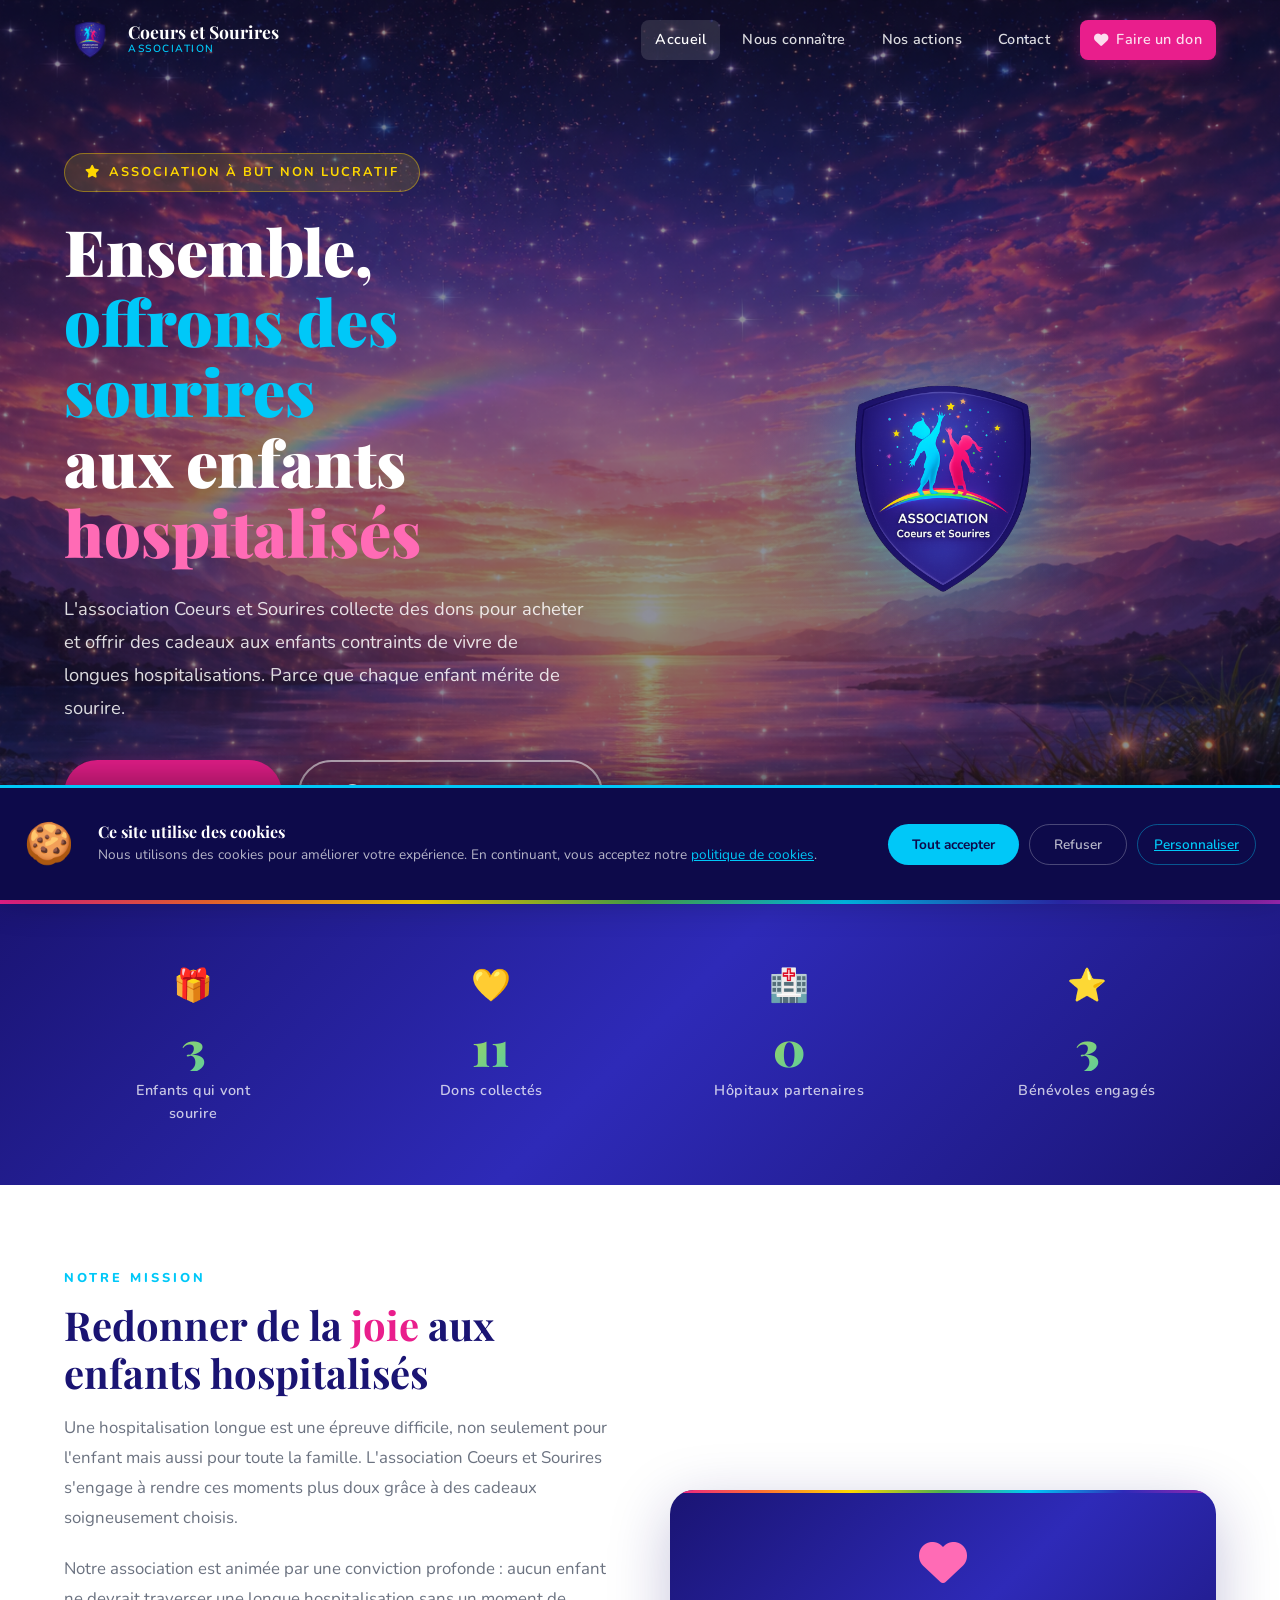
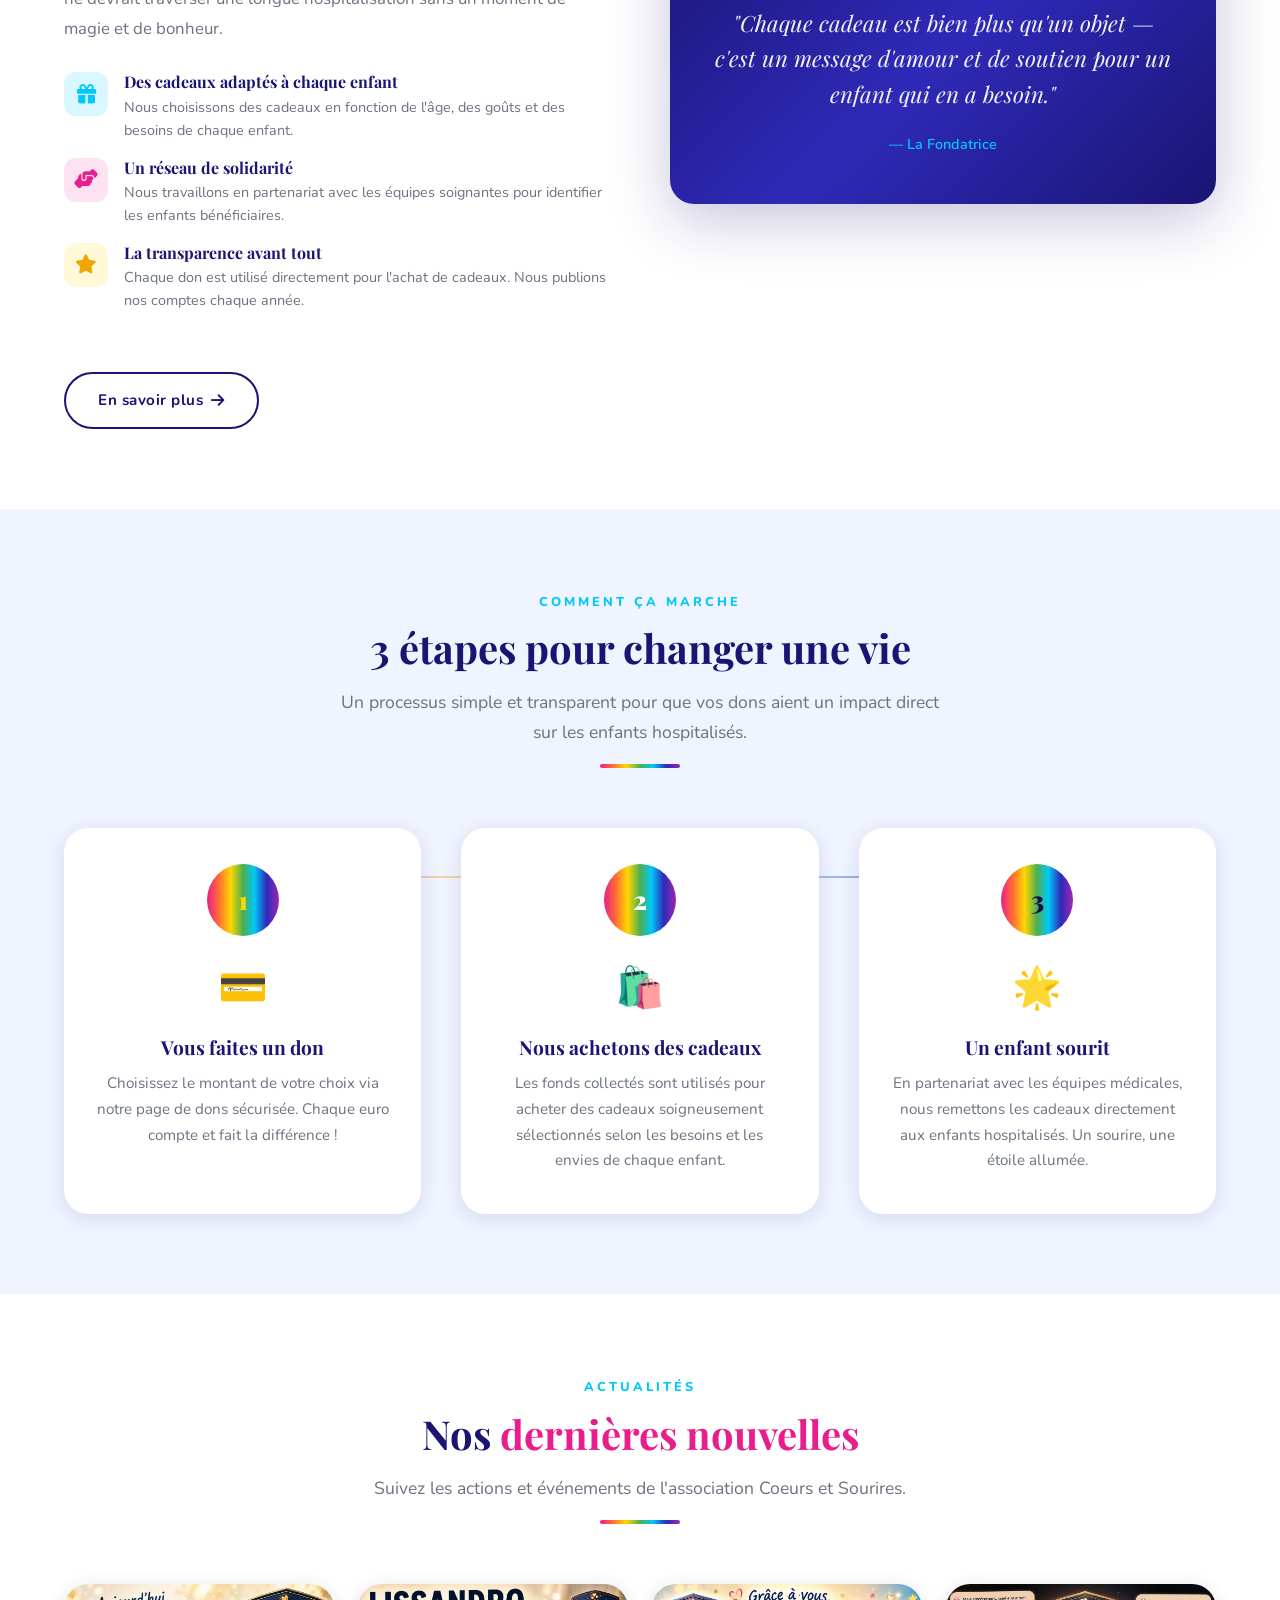
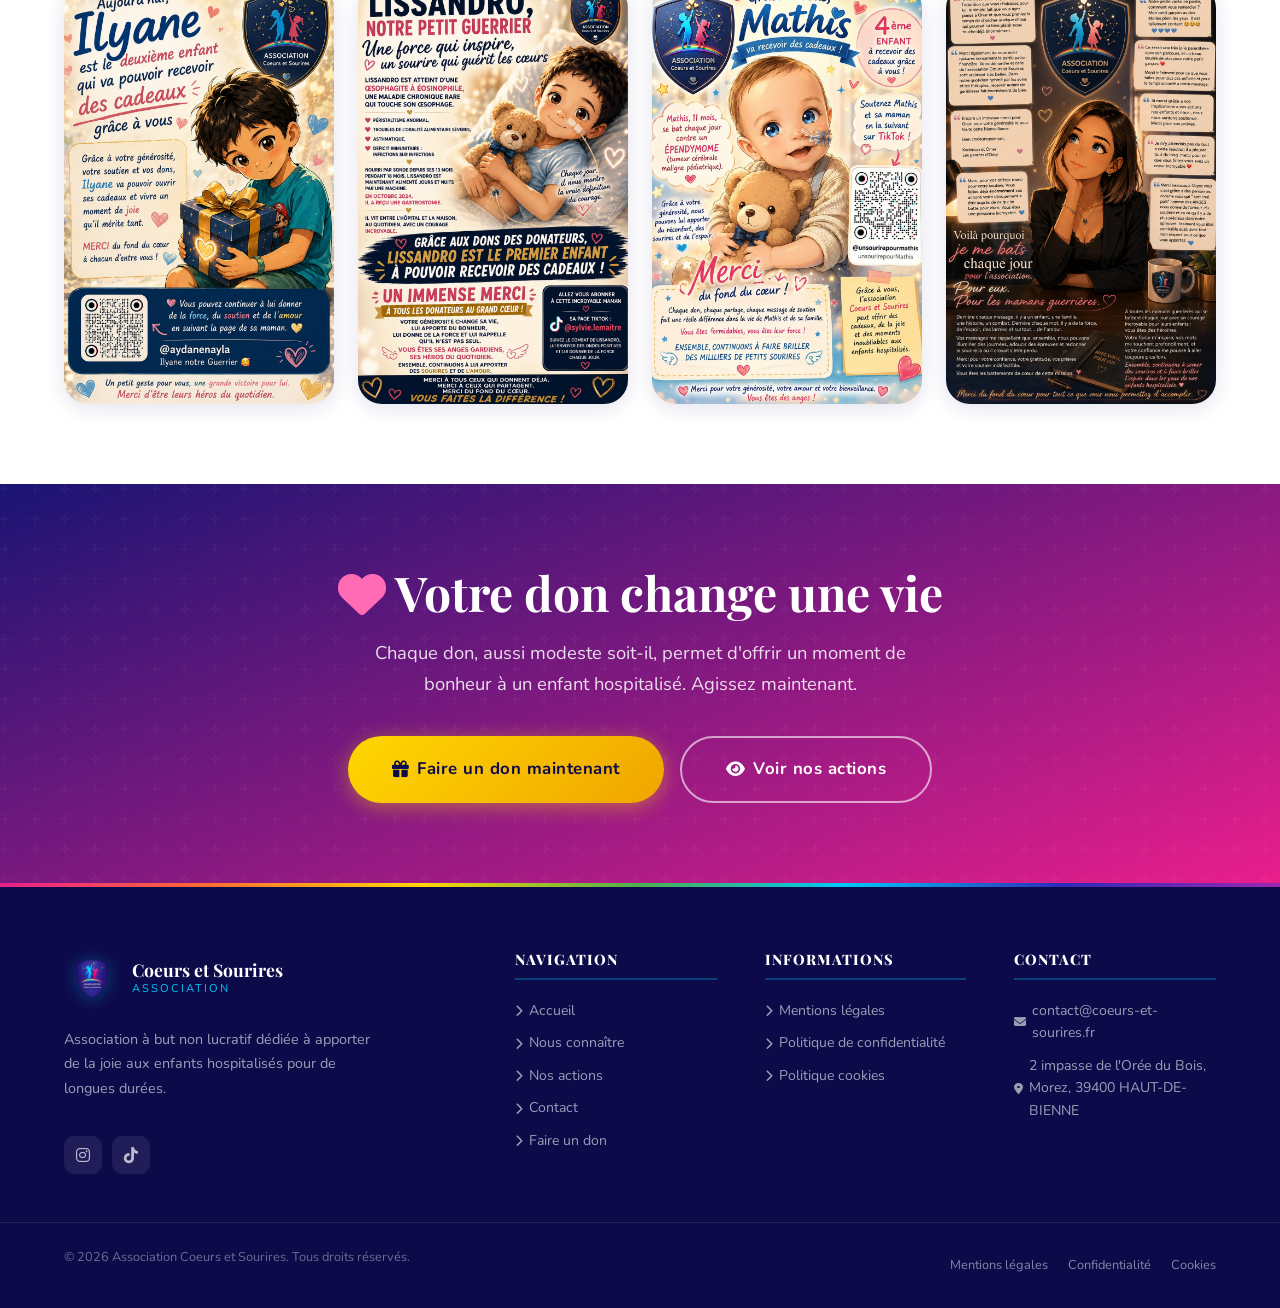
==== index.html @ 43021cb8 "Affiches : cartes portrait 4 colonnes + lightbox au hover Co-authored-by: Cursor <cursoragent@cursor" ====
<!DOCTYPE html>
<html lang="fr">
<head>
  <meta charset="UTF-8" />
  <meta name="viewport" content="width=device-width, initial-scale=1.0" />
  <meta name="description" content="L'association Coeurs et Sourires apporte de la joie aux enfants hospitalisés pour de longues durées en leur offrant des cadeaux." />
  <meta name="keywords" content="association, enfants hospitalisés, dons, cadeaux, solidarité, Coeurs et Sourires" />
  <meta property="og:title" content="Association Coeurs et Sourires" />
  <meta property="og:description" content="Ensemble, offrons des sourires aux enfants hospitalisés." />
  <meta property="og:image" content="images/logo.png" />
  <title>Association Coeurs et Sourires – Apporter de la joie aux enfants hospitalisés</title>
  <link rel="icon" type="image/png" href="images/logo.png" />
  <link rel="stylesheet" href="css/style.css" />
  <link rel="stylesheet" href="https://cdnjs.cloudflare.com/ajax/libs/font-awesome/6.5.0/css/all.min.css" />
</head>
<body>

  <!-- ===== NAVBAR ===== -->
  <nav class="navbar">
    <div class="nav-container">
      <a href="index.html" class="nav-logo">
        <img src="images/logo.png" alt="Logo Association Coeurs et Sourires" />
        <div class="nav-logo-text">
          <span class="nav-logo-name">Coeurs et Sourires</span>
          <span class="nav-logo-tagline">Association</span>
        </div>
      </a>
      <button class="nav-toggle" aria-label="Menu" id="navToggle">
        <span></span><span></span><span></span>
      </button>
      <div class="nav-links" id="navLinks">
        <a href="index.html" class="active">Accueil</a>
        <a href="nous-connaitre.html">Nous connaître</a>
        <a href="nos-actions.html">Nos actions</a>
        <a href="contact.html">Contact</a>
        <a href="faire-un-don.html" class="btn btn-primary btn-sm nav-cta">
          <i class="fas fa-heart"></i> Faire un don
        </a>
      </div>
    </div>
  </nav>

  <!-- ===== HERO ===== -->
  <section class="hero">
    <div class="hero-bg"></div>
    <div class="hero-content">
      <div class="hero-text">
        <div class="hero-badge">
          <i class="fas fa-star"></i>
          Association à but non lucratif
        </div>
        <h1 class="hero-title">
          Ensemble,<br>
          <span class="highlight">offrons des sourires</span>
          aux enfants <span class="highlight-pink">hospitalisés</span>
        </h1>
        <p class="hero-description">
          L'association Coeurs et Sourires collecte des dons pour acheter et offrir des cadeaux aux enfants contraints de vivre de longues hospitalisations. Parce que chaque enfant mérite de sourire.
        </p>
        <div class="hero-actions">
          <a href="faire-un-don.html" class="btn btn-primary btn-lg">
            <i class="fas fa-heart"></i> Faire un don
          </a>
          <a href="nous-connaitre.html" class="btn btn-outline btn-lg">
            <i class="fas fa-info-circle"></i> Découvrir l'association
          </a>
        </div>
      </div>
      <div class="hero-image">
        <div class="hero-logo-wrap">
          <div class="hero-logo-glow"></div>
          <img src="images/logo.png" alt="Association Coeurs et Sourires" />
        </div>
      </div>
    </div>
    <div class="hero-scroll">
      <span>Défiler</span>
      <i class="fas fa-chevron-down"></i>
    </div>
  </section>

  <!-- ===== STATS ===== -->
  <section class="stats-section" id="impact">
    <div class="container">
      <div class="stats-grid">
        <div class="stat-item fade-in">
          <span class="stat-icon">🎁</span>
          <div class="stat-number" data-count="5" data-suffix=""></div>
          <div class="stat-label">Enfants qui vont sourire</div>
        </div>
        <div class="stat-item fade-in fade-in-delay-1">
          <span class="stat-icon">💛</span>
          <div class="stat-number" data-count="15" data-suffix=""></div>
          <div class="stat-label">Dons collectés</div>
        </div>
        <div class="stat-item fade-in fade-in-delay-2">
          <span class="stat-icon">🏥</span>
          <div class="stat-number" data-count="1" data-suffix=""></div>
          <div class="stat-label">Hôpitaux partenaires</div>
        </div>
        <div class="stat-item fade-in fade-in-delay-3">
          <span class="stat-icon">⭐</span>
          <div class="stat-number" data-count="4" data-suffix=""></div>
          <div class="stat-label">Bénévoles engagés</div>
        </div>
      </div>
    </div>
  </section>

  <!-- ===== MISSION ===== -->
  <section class="section">
    <div class="container">
      <div class="mission-grid">
        <div class="mission-content">
          <span class="section-label">Notre mission</span>
          <h2 class="section-title">Redonner de la <span>joie</span> aux enfants hospitalisés</h2>
          <p class="mission-text">
            Une hospitalisation longue est une épreuve difficile, non seulement pour l'enfant mais aussi pour toute la famille. L'association Coeurs et Sourires s'engage à rendre ces moments plus doux grâce à des cadeaux soigneusement choisis.
          </p>
          <p class="mission-text">
            Notre association est animée par une conviction profonde&nbsp;: aucun enfant ne devrait traverser une longue hospitalisation sans un moment de magie et de bonheur.
          </p>
          <div class="mission-points">
            <div class="mission-point fade-in">
              <div class="mission-point-icon cyan"><i class="fas fa-gift"></i></div>
              <div class="mission-point-text">
                <h4>Des cadeaux adaptés à chaque enfant</h4>
                <p>Nous choisissons des cadeaux en fonction de l'âge, des goûts et des besoins de chaque enfant.</p>
              </div>
            </div>
            <div class="mission-point fade-in fade-in-delay-1">
              <div class="mission-point-icon pink"><i class="fas fa-hands-helping"></i></div>
              <div class="mission-point-text">
                <h4>Un réseau de solidarité</h4>
                <p>Nous travaillons en partenariat avec les équipes soignantes pour identifier les enfants bénéficiaires.</p>
              </div>
            </div>
            <div class="mission-point fade-in fade-in-delay-2">
              <div class="mission-point-icon gold"><i class="fas fa-star"></i></div>
              <div class="mission-point-text">
                <h4>La transparence avant tout</h4>
                <p>Chaque don est utilisé directement pour l'achat de cadeaux. Nous publions nos comptes chaque année.</p>
              </div>
            </div>
          </div>
          <a href="nous-connaitre.html" class="btn btn-outline-primary mt-32">
            En savoir plus <i class="fas fa-arrow-right"></i>
          </a>
        </div>
        <div class="mission-visual fade-in">
          <div class="mission-card-main">
            <i class="fas fa-heart" style="font-size:3rem; color:var(--pink-light); margin-bottom:16px; display:block;"></i>
            <p class="mission-quote">
              "Chaque cadeau est bien plus qu'un objet — c'est un message d'amour et de soutien pour un enfant qui en a besoin."
            </p>
            <p class="mission-quote-author">— La Fondatrice</p>
          </div>
        </div>
      </div>
    </div>
  </section>

  <!-- ===== COMMENT ÇA MARCHE ===== -->
  <section class="section how-it-works bg-light" id="comment">
    <div class="container">
      <div class="section-header">
        <span class="section-label">Comment ça marche</span>
        <h2 class="section-title">3 étapes pour changer une vie</h2>
        <p class="section-subtitle">Un processus simple et transparent pour que vos dons aient un impact direct sur les enfants hospitalisés.</p>
        <div class="rainbow-bar"></div>
      </div>
      <div class="steps-grid">
        <div class="step-card fade-in">
          <div class="step-number n1">1</div>
          <span class="step-icon">💳</span>
          <h3 class="step-title">Vous faites un don</h3>
          <p class="step-desc">Choisissez le montant de votre choix via notre page de dons sécurisée. Chaque euro compte et fait la différence !</p>
        </div>
        <div class="step-card fade-in fade-in-delay-1">
          <div class="step-number n2">2</div>
          <span class="step-icon">🛍️</span>
          <h3 class="step-title">Nous achetons des cadeaux</h3>
          <p class="step-desc">Les fonds collectés sont utilisés pour acheter des cadeaux soigneusement sélectionnés selon les besoins et les envies de chaque enfant.</p>
        </div>
        <div class="step-card fade-in fade-in-delay-2">
          <div class="step-number n3">3</div>
          <span class="step-icon">🌟</span>
          <h3 class="step-title">Un enfant sourit</h3>
          <p class="step-desc">En partenariat avec les équipes médicales, nous remettons les cadeaux directement aux enfants hospitalisés. Un sourire, une étoile allumée.</p>
        </div>
      </div>
    </div>
  </section>

  <!-- ===== ACTUALITÉS ===== -->
  <section class="section" id="actualites">
    <div class="container">
      <div class="section-header">
        <span class="section-label">Actualités</span>
        <h2 class="section-title">Nos <span>dernières nouvelles</span></h2>
        <p class="section-subtitle">Suivez les actions et événements de l'association Coeurs et Sourires.</p>
        <div class="rainbow-bar"></div>
      </div>
      <div class="news-grid" style="grid-template-columns: repeat(4, 1fr); gap: 24px;">
        <div class="affiche-card fade-in">
          <img src="images/affiche-ilyanne.jpeg" alt="Affiche Ilyanne">
        </div>
        <div class="affiche-card fade-in fade-in-delay-1">
          <img src="images/affiche-lissandro.jpeg" alt="Affiche Lissandro">
        </div>
        <div class="affiche-card fade-in fade-in-delay-2">
          <img src="images/affiche-mathis.jpeg" alt="Affiche Mathis">
        </div>
        <div class="affiche-card fade-in">
          <img src="images/affiche-messages.jpeg" alt="Affiche messages">
        </div>
      </div>
    </div>
  </section>

  <!-- ===== CTA DON ===== -->
  <section class="section cta-donate">
    <div class="container">
      <h2 class="cta-donate-title fade-in">
        <i class="fas fa-heart" style="color:var(--pink-light)"></i>
        Votre don change une vie
      </h2>
      <p class="cta-donate-desc fade-in">
        Chaque don, aussi modeste soit-il, permet d'offrir un moment de bonheur à un enfant hospitalisé. Agissez maintenant.
      </p>
      <div class="cta-donate-actions fade-in">
        <a href="faire-un-don.html" class="btn btn-gold btn-lg">
          <i class="fas fa-gift"></i> Faire un don maintenant
        </a>
        <a href="nos-actions.html" class="btn btn-outline btn-lg">
          <i class="fas fa-eye"></i> Voir nos actions
        </a>
      </div>
    </div>
  </section>

  <!-- ===== FOOTER ===== -->
  <footer>
    <div class="footer-rainbow"></div>
    <div class="footer-top">
      <div class="container">
        <div class="footer-grid">
          <div class="footer-brand">
            <div class="footer-logo">
              <img src="images/logo.png" alt="Coeurs et Sourires" />
              <div>
                <div class="footer-logo-text">Coeurs et Sourires</div>
                <div class="footer-logo-sub">Association</div>
              </div>
            </div>
            <p class="footer-desc">
              Association à but non lucratif dédiée à apporter de la joie aux enfants hospitalisés pour de longues durées.
            </p>
            <div class="footer-social">
              <!-- [PLACEHOLDER] Liens réseaux sociaux -->
              <a href="https://www.instagram.com/coeurs_et_sourires_officiel?igsh=eDV3M2d3M2FvdW54" target="_blank" rel="noopener noreferrer" class="footer-social-link" aria-label="Instagram"><i class="fab fa-instagram"></i></a>
              <a href="https://www.tiktok.com/@coeursetsourires1?_r=1&amp;_t=ZN-96WfNX58x42" target="_blank" rel="noopener noreferrer" class="footer-social-link" aria-label="TikTok"><i class="fab fa-tiktok"></i></a>
            </div>
          </div>
          <div class="footer-col">
            <h4>Navigation</h4>
            <ul class="footer-links">
              <li><a href="index.html"><i class="fas fa-chevron-right"></i> Accueil</a></li>
              <li><a href="nous-connaitre.html"><i class="fas fa-chevron-right"></i> Nous connaître</a></li>
              <li><a href="nos-actions.html"><i class="fas fa-chevron-right"></i> Nos actions</a></li>
              <li><a href="contact.html"><i class="fas fa-chevron-right"></i> Contact</a></li>
              <li><a href="faire-un-don.html"><i class="fas fa-chevron-right"></i> Faire un don</a></li>
            </ul>
          </div>
          <div class="footer-col">
            <h4>Informations</h4>
            <ul class="footer-links">
              <li><a href="mentions-legales.html"><i class="fas fa-chevron-right"></i> Mentions légales</a></li>
              <li><a href="politique-confidentialite.html"><i class="fas fa-chevron-right"></i> Politique de confidentialité</a></li>
              <li><a href="politique-cookies.html"><i class="fas fa-chevron-right"></i> Politique cookies</a></li>
            </ul>
          </div>
          <div class="footer-col">
            <h4>Contact</h4>
            <ul class="footer-links">
              <!-- [PLACEHOLDER] Email de contact -->
              <li><a href="mailto:contact@coeurs-et-sourires.fr"><i class="fas fa-envelope"></i> contact@coeurs-et-sourires.fr</a></li>
              <!-- [PLACEHOLDER] Adresse -->
              <li><a href="#"><i class="fas fa-map-marker-alt"></i> 2 impasse de l'Orée du Bois, Morez, 39400 HAUT-DE-BIENNE</a></li>
            </ul>
          </div>
        </div>
      </div>
    </div>
    <div class="footer-bottom">
      <div class="container">
        <div class="footer-bottom-content">
          <p class="footer-copyright">© 2026 Association Coeurs et Sourires. Tous droits réservés.</p>
          <div class="footer-legal-links">
            <a href="mentions-legales.html">Mentions légales</a>
            <a href="politique-confidentialite.html">Confidentialité</a>
            <a href="politique-cookies.html">Cookies</a>
          </div>
        </div>
      </div>
    </div>
  </footer>

  <!-- ===== COOKIE BANNER ===== -->
  <div class="cookie-banner" id="cookieBanner">
    <div class="cookie-icon">🍪</div>
    <div class="cookie-text">
      <h4>Ce site utilise des cookies</h4>
      <p>Nous utilisons des cookies pour améliorer votre expérience. En continuant, vous acceptez notre <a href="politique-cookies.html">politique de cookies</a>.</p>
    </div>
    <div class="cookie-actions">
      <button class="btn-cookie-accept" id="cookieAccept">Tout accepter</button>
      <button class="btn-cookie-refuse" id="cookieRefuse">Refuser</button>
      <button class="btn-cookie-settings" id="cookieSettings">Personnaliser</button>
    </div>
  </div>

  <!-- ===== BACK TO TOP ===== -->
  <button id="backTop" aria-label="Retour en haut" style="position:fixed;bottom:32px;right:32px;width:48px;height:48px;border-radius:50%;background:var(--pink);color:#fff;border:none;cursor:pointer;display:flex;align-items:center;justify-content:center;font-size:1.1rem;box-shadow:0 4px 20px rgba(233,30,140,0.4);opacity:0;transition:opacity 0.3s,transform 0.3s;z-index:999;transform:translateY(8px)">
    <i class="fas fa-chevron-up"></i>
  </button>

  <script src="js/main.js"></script>
</body>
</html>
---- css/style.css ----
/* =============================================
   ASSOCIATION COEURS ET SOURIRES
   Design System & Global Styles
   ============================================= */

/* --- Google Fonts Import --- */
@import url('https://fonts.googleapis.com/css2?family=Playfair+Display:wght@400;600;700;900&family=Nunito:wght@300;400;500;600;700;800&display=swap');

/* --- CSS Variables --- */
:root {
  --primary: #1a1473;
  --primary-dark: #0d0a4a;
  --primary-light: #2e2ab8;
  --secondary: #00c8f8;
  --pink: #e91e8c;
  --pink-light: #ff6bb5;
  --gold: #ffd700;
  --gold-dark: #f0a500;
  --green: #4caf50;
  --light: #f0f4ff;
  --light-2: #e8ecff;
  --white: #ffffff;
  --text: #1a1a2e;
  --text-muted: #6b7280;
  --text-light: #9ca3af;
  --border: #e5e7eb;
  --shadow-sm: 0 2px 8px rgba(26, 20, 115, 0.08);
  --shadow: 0 4px 20px rgba(26, 20, 115, 0.12);
  --shadow-lg: 0 8px 40px rgba(26, 20, 115, 0.18);
  --shadow-xl: 0 16px 60px rgba(26, 20, 115, 0.25);
  --radius-sm: 8px;
  --radius: 16px;
  --radius-lg: 24px;
  --radius-xl: 32px;
  --rainbow: linear-gradient(90deg, #e91e8c 0%, #ff6b35 16%, #ffd700 33%, #4caf50 50%, #00c8f8 66%, #2e2ab8 83%, #9c27b0 100%);
  --gradient-primary: linear-gradient(135deg, #1a1473 0%, #2e2ab8 50%, #1a1473 100%);
  --gradient-hero: linear-gradient(160deg, #0d0a4a 0%, #1a1473 40%, #2e2ab8 70%, #1a4a8c 100%);
  --gradient-card: linear-gradient(135deg, rgba(0, 200, 248, 0.1) 0%, rgba(233, 30, 140, 0.05) 100%);
  --transition: all 0.3s ease;
  --transition-slow: all 0.5s ease;
  --font-heading: 'Playfair Display', Georgia, serif;
  --font-body: 'Nunito', 'Segoe UI', sans-serif;
}

/* --- Reset & Base --- */
*, *::before, *::after {
  box-sizing: border-box;
  margin: 0;
  padding: 0;
}

html {
  scroll-behavior: smooth;
  font-size: 16px;
}

body {
  font-family: var(--font-body);
  color: var(--text);
  background-color: var(--white);
  line-height: 1.6;
  overflow-x: hidden;
}

img {
  max-width: 100%;
  height: auto;
  display: block;
}

a {
  color: inherit;
  text-decoration: none;
  transition: var(--transition);
}

ul {
  list-style: none;
}

button {
  cursor: pointer;
  font-family: var(--font-body);
  border: none;
  outline: none;
}

/* --- Typography --- */
h1, h2, h3, h4, h5, h6 {
  font-family: var(--font-heading);
  line-height: 1.2;
  font-weight: 700;
}

h1 { font-size: clamp(2rem, 5vw, 3.5rem); }
h2 { font-size: clamp(1.6rem, 3.5vw, 2.5rem); }
h3 { font-size: clamp(1.2rem, 2.5vw, 1.75rem); }
h4 { font-size: clamp(1rem, 2vw, 1.25rem); }

p { margin-bottom: 1rem; }
p:last-child { margin-bottom: 0; }

.text-center { text-align: center; }
.text-left { text-align: left; }

/* --- Layout --- */
.container {
  max-width: 1200px;
  margin: 0 auto;
  padding: 0 24px;
}

.container-sm {
  max-width: 800px;
  margin: 0 auto;
  padding: 0 24px;
}

.section {
  padding: 80px 0;
}

.section-sm {
  padding: 60px 0;
}

.section-lg {
  padding: 120px 0;
}

/* --- Section Headers --- */
.section-header {
  text-align: center;
  margin-bottom: 60px;
}

.section-label {
  display: inline-block;
  font-size: 0.8rem;
  font-weight: 800;
  letter-spacing: 3px;
  text-transform: uppercase;
  color: var(--secondary);
  margin-bottom: 12px;
  font-family: var(--font-body);
}

.section-title {
  color: var(--primary);
  margin-bottom: 16px;
}

.section-title span {
  color: var(--pink);
}

.section-subtitle {
  color: var(--text-muted);
  font-size: 1.1rem;
  max-width: 600px;
  margin: 0 auto;
  line-height: 1.7;
}

.rainbow-bar {
  width: 80px;
  height: 4px;
  background: var(--rainbow);
  border-radius: 2px;
  margin: 16px auto 0;
}

/* --- Buttons --- */
.btn {
  display: inline-flex;
  align-items: center;
  gap: 8px;
  padding: 14px 32px;
  border-radius: 50px;
  font-family: var(--font-body);
  font-weight: 700;
  font-size: 0.95rem;
  transition: var(--transition);
  cursor: pointer;
  white-space: nowrap;
  letter-spacing: 0.5px;
}

.btn-primary {
  background: var(--pink);
  color: var(--white);
  box-shadow: 0 4px 20px rgba(233, 30, 140, 0.4);
}

.btn-primary:hover {
  background: #c71576;
  box-shadow: 0 6px 30px rgba(233, 30, 140, 0.6);
  transform: translateY(-2px);
}

.btn-secondary {
  background: var(--secondary);
  color: var(--primary-dark);
  box-shadow: 0 4px 20px rgba(0, 200, 248, 0.35);
}

.btn-secondary:hover {
  background: #00b4e0;
  box-shadow: 0 6px 30px rgba(0, 200, 248, 0.5);
  transform: translateY(-2px);
}

.btn-outline {
  background: transparent;
  color: var(--white);
  border: 2px solid rgba(255,255,255,0.6);
}

.btn-outline:hover {
  background: rgba(255,255,255,0.15);
  border-color: var(--white);
  transform: translateY(-2px);
}

.btn-outline-primary {
  background: transparent;
  color: var(--primary);
  border: 2px solid var(--primary);
}

.btn-outline-primary:hover {
  background: var(--primary);
  color: var(--white);
  transform: translateY(-2px);
}

.btn-gold {
  background: linear-gradient(135deg, var(--gold), var(--gold-dark));
  color: var(--primary-dark);
  box-shadow: 0 4px 20px rgba(255, 215, 0, 0.4);
}

.btn-gold:hover {
  box-shadow: 0 6px 30px rgba(255, 215, 0, 0.6);
  transform: translateY(-2px);
}

.btn-lg {
  padding: 18px 44px;
  font-size: 1.05rem;
}

.btn-sm {
  padding: 10px 24px;
  font-size: 0.85rem;
}

/* --- Navigation --- */
.navbar {
  position: fixed;
  top: 0;
  left: 0;
  right: 0;
  z-index: 1000;
  padding: 0;
  transition: var(--transition);
  background: transparent;
}

.navbar.scrolled {
  background: rgba(13, 10, 74, 0.97);
  backdrop-filter: blur(16px);
  box-shadow: 0 2px 20px rgba(0,0,0,0.3);
  padding: 0;
}

.navbar.solid {
  background: var(--primary-dark);
  box-shadow: 0 2px 20px rgba(0,0,0,0.2);
}

.nav-container {
  max-width: 1200px;
  margin: 0 auto;
  padding: 0 24px;
  display: flex;
  align-items: center;
  justify-content: space-between;
  height: 80px;
}

.nav-logo {
  display: flex;
  align-items: center;
  gap: 12px;
}

.nav-logo img {
  height: 52px;
  width: auto;
  filter: drop-shadow(0 2px 8px rgba(0,0,0,0.3));
}

.nav-logo-text {
  display: flex;
  flex-direction: column;
}

.nav-logo-name {
  font-family: var(--font-heading);
  font-size: 1.1rem;
  font-weight: 700;
  color: var(--white);
  line-height: 1.1;
}

.nav-logo-tagline {
  font-size: 0.65rem;
  color: var(--secondary);
  letter-spacing: 1.5px;
  text-transform: uppercase;
  font-weight: 600;
}

.nav-links {
  display: flex;
  align-items: center;
  gap: 8px;
}

.nav-links a {
  color: rgba(255,255,255,0.85);
  font-weight: 600;
  font-size: 0.9rem;
  padding: 8px 14px;
  border-radius: 8px;
  transition: var(--transition);
  letter-spacing: 0.3px;
}

.nav-links a:hover,
.nav-links a.active {
  color: var(--white);
  background: rgba(255,255,255,0.12);
}

.nav-cta {
  margin-left: 8px;
}

.nav-toggle {
  display: none;
  flex-direction: column;
  gap: 5px;
  background: none;
  border: none;
  cursor: pointer;
  padding: 4px;
}

.nav-toggle span {
  display: block;
  width: 25px;
  height: 2px;
  background: var(--white);
  border-radius: 2px;
  transition: var(--transition);
}

/* Mobile Nav */
@media (max-width: 900px) {
  .nav-toggle { display: flex; }
  .nav-logo-text { display: none; }

  .nav-links {
    position: fixed;
    top: 80px;
    left: 0;
    right: 0;
    background: var(--primary-dark);
    flex-direction: column;
    padding: 24px;
    gap: 4px;
    transform: translateY(-120%);
    opacity: 0;
    transition: var(--transition-slow);
    box-shadow: 0 8px 32px rgba(0,0,0,0.3);
  }

  .nav-links.open {
    transform: translateY(0);
    opacity: 1;
  }

  .nav-links a {
    padding: 12px 20px;
    width: 100%;
    border-radius: 12px;
  }

  .nav-cta { width: 100%; }
  .nav-cta .btn { width: 100%; justify-content: center; }
}

/* --- Hero Section --- */
.hero {
  min-height: 100vh;
  background-image: url('../images/image-hero.PNG');
  background-size: cover;
  background-position: center center;
  background-attachment: fixed;
  display: flex;
  align-items: center;
  position: relative;
  overflow: visible;
  padding-top: 80px;
}

.hero-bg {
  position: absolute;
  inset: 0;
  /* Voile sombre pour assurer la lisibilité du texte */
  background: rgba(5, 8, 30, 0.45);
  pointer-events: none;
}

.hero-content {
  position: relative;
  z-index: 2;
  display: grid;
  grid-template-columns: 1fr 1fr;
  gap: 60px;
  align-items: center;
  max-width: 1200px;
  margin: 0 auto;
  padding: 60px 24px;
  width: 100%;
}

.hero-text {
  color: var(--white);
}

.hero-badge {
  display: inline-flex;
  align-items: center;
  gap: 8px;
  background: rgba(255, 215, 0, 0.15);
  border: 1px solid rgba(255, 215, 0, 0.4);
  color: var(--gold);
  padding: 8px 20px;
  border-radius: 50px;
  font-size: 0.8rem;
  font-weight: 700;
  letter-spacing: 2px;
  text-transform: uppercase;
  margin-bottom: 24px;
}

.hero-title {
  font-size: clamp(2.2rem, 5vw, 4rem);
  font-weight: 900;
  line-height: 1.1;
  margin-bottom: 24px;
  color: var(--white);
}

.hero-title .highlight {
  color: var(--secondary);
  display: block;
}

.hero-title .highlight-pink {
  color: var(--pink-light);
}

.hero-description {
  font-size: 1.15rem;
  color: rgba(255,255,255,0.85);
  line-height: 1.8;
  margin-bottom: 36px;
  max-width: 520px;
}

.hero-actions {
  display: flex;
  gap: 16px;
  flex-wrap: wrap;
}

.hero-image {
  display: flex;
  justify-content: center;
  align-items: center;
}

.hero-logo-wrap {
  position: relative;
  width: 340px;
  height: 340px;
  display: flex;
  align-items: center;
  justify-content: center;
}

.hero-logo-glow {
  position: absolute;
  inset: -30px;
  border-radius: 50%;
  background: radial-gradient(circle, rgba(0,200,248,0.2) 0%, transparent 70%);
  animation: pulse-glow 3s ease-in-out infinite;
}

@keyframes pulse-glow {
  0%, 100% { transform: scale(1); opacity: 0.6; }
  50% { transform: scale(1.1); opacity: 1; }
}

.hero-logo-wrap img {
  width: 300px;
  height: 300px;
  object-fit: contain;
  filter: drop-shadow(0 8px 40px rgba(0,200,248,0.4));
  animation: float 4s ease-in-out infinite;
}

@keyframes float {
  0%, 100% { transform: translateY(0); }
  50% { transform: translateY(-12px); }
}

.hero-scroll {
  position: absolute;
  bottom: 32px;
  left: 50%;
  transform: translateX(-50%);
  z-index: 2;
  display: flex;
  flex-direction: column;
  align-items: center;
  gap: 8px;
  color: rgba(255,255,255,0.6);
  font-size: 0.75rem;
  letter-spacing: 2px;
  text-transform: uppercase;
  animation: bounce 2s infinite;
}

.hero-scroll i { font-size: 1.2rem; }

@keyframes bounce {
  0%, 100% { transform: translateX(-50%) translateY(0); }
  50% { transform: translateX(-50%) translateY(6px); }
}

@media (max-width: 768px) {
  .hero-content {
    grid-template-columns: 1fr;
    gap: 40px;
    text-align: center;
    padding: 80px 24px 60px;
  }
  .hero-description { margin: 0 auto 36px; }
  .hero-actions { justify-content: center; }
  .hero-image { order: -1; }
  .hero-logo-wrap { width: 220px; height: 220px; }
  .hero-logo-wrap img { width: 200px; height: 200px; }
}

/* --- Alert Banner --- */
.alert-banner {
  background: linear-gradient(90deg, rgba(255,215,0,0.15), rgba(233,30,140,0.1));
  border-top: 3px solid var(--gold);
  padding: 14px 24px;
  text-align: center;
  font-size: 0.9rem;
  font-weight: 600;
  color: var(--primary-dark);
  display: flex;
  align-items: center;
  justify-content: center;
  gap: 10px;
}

.alert-banner i { color: var(--gold-dark); font-size: 1.1rem; }

/* --- Impact Stats --- */
.stats-section {
  background: var(--gradient-primary);
  padding: 60px 0;
  position: relative;
  overflow: hidden;
}

.stats-section::before {
  content: '';
  position: absolute;
  top: 0;
  left: 0;
  right: 0;
  height: 4px;
  background: var(--rainbow);
}

.stats-grid {
  display: grid;
  grid-template-columns: repeat(4, 1fr);
  gap: 40px;
  text-align: center;
}

.stat-item {
  color: var(--white);
}

.stat-number {
  font-family: var(--font-heading);
  font-size: 3rem;
  font-weight: 900;
  line-height: 1;
  margin-bottom: 8px;
  background: linear-gradient(135deg, var(--gold), var(--secondary));
  -webkit-background-clip: text;
  -webkit-text-fill-color: transparent;
  background-clip: text;
}

.stat-label {
  font-size: 0.9rem;
  color: rgba(255,255,255,0.75);
  font-weight: 600;
  letter-spacing: 0.5px;
  max-width: 150px;
  margin: 0 auto;
}

.stat-icon {
  font-size: 2rem;
  margin-bottom: 12px;
  display: block;
}

@media (max-width: 768px) {
  .stats-grid { grid-template-columns: repeat(2, 1fr); gap: 32px; }
}

/* --- Mission Section --- */
.mission-grid {
  display: grid;
  grid-template-columns: 1fr 1fr;
  gap: 60px;
  align-items: center;
}

.mission-content .section-label { margin-bottom: 12px; }

.mission-text {
  font-size: 1.05rem;
  color: var(--text-muted);
  line-height: 1.8;
  margin-bottom: 20px;
}

.mission-points {
  display: flex;
  flex-direction: column;
  gap: 16px;
  margin: 28px 0;
}

.mission-point {
  display: flex;
  align-items: flex-start;
  gap: 16px;
}

.mission-point-icon {
  width: 44px;
  height: 44px;
  border-radius: 12px;
  display: flex;
  align-items: center;
  justify-content: center;
  font-size: 1.2rem;
  flex-shrink: 0;
}

.mission-point-icon.cyan { background: rgba(0, 200, 248, 0.15); color: var(--secondary); }
.mission-point-icon.pink { background: rgba(233, 30, 140, 0.12); color: var(--pink); }
.mission-point-icon.gold { background: rgba(255, 215, 0, 0.15); color: var(--gold-dark); }
.mission-point-icon.green { background: rgba(76, 175, 80, 0.15); color: var(--green); }

.mission-point-text h4 {
  font-size: 1rem;
  color: var(--primary);
  margin-bottom: 4px;
}

.mission-point-text p {
  font-size: 0.9rem;
  color: var(--text-muted);
  margin: 0;
}

.mission-visual {
  position: relative;
}

.mission-card-main {
  background: var(--gradient-primary);
  border-radius: var(--radius-lg);
  padding: 48px 40px;
  text-align: center;
  color: var(--white);
  box-shadow: var(--shadow-xl);
  position: relative;
  overflow: hidden;
}

.mission-card-main::before {
  content: '';
  position: absolute;
  top: 0;
  left: 0;
  right: 0;
  height: 3px;
  background: var(--rainbow);
}

.mission-quote {
  font-family: var(--font-heading);
  font-size: 1.4rem;
  font-style: italic;
  line-height: 1.6;
  margin: 20px 0;
  color: rgba(255,255,255,0.95);
}

.mission-quote-author {
  font-size: 0.9rem;
  color: var(--secondary);
  font-weight: 600;
}

.mission-card-float {
  position: absolute;
  bottom: -20px;
  right: -20px;
  background: var(--white);
  border-radius: var(--radius);
  padding: 20px 24px;
  box-shadow: var(--shadow-lg);
  display: flex;
  align-items: center;
  gap: 12px;
}

.mission-float-icon {
  width: 48px;
  height: 48px;
  background: rgba(233, 30, 140, 0.12);
  border-radius: 12px;
  display: flex;
  align-items: center;
  justify-content: center;
  font-size: 1.3rem;
  color: var(--pink);
}

.mission-float-text {
  font-size: 0.85rem;
  color: var(--text);
  font-weight: 700;
}

.mission-float-sub {
  font-size: 0.75rem;
  color: var(--text-muted);
  font-weight: 400;
}

@media (max-width: 768px) {
  .mission-grid { grid-template-columns: 1fr; gap: 40px; }
  .mission-card-float { display: none; }
}

/* --- How It Works --- */
.how-it-works {
  background: var(--light);
}

.steps-grid {
  display: grid;
  grid-template-columns: repeat(3, 1fr);
  gap: 40px;
  position: relative;
}

.steps-grid::before {
  content: '';
  position: absolute;
  top: 48px;
  left: calc(16.67% + 24px);
  right: calc(16.67% + 24px);
  height: 2px;
  background: var(--rainbow);
  opacity: 0.4;
}

.step-card {
  background: var(--white);
  border-radius: var(--radius-lg);
  padding: 40px 32px;
  text-align: center;
  box-shadow: var(--shadow);
  position: relative;
  transition: var(--transition);
}

.step-card:hover {
  transform: translateY(-6px);
  box-shadow: var(--shadow-xl);
}

.step-number {
  width: 64px;
  height: 64px;
  border-radius: 50%;
  display: flex;
  align-items: center;
  justify-content: center;
  font-family: var(--font-heading);
  font-size: 1.6rem;
  font-weight: 900;
  margin: 0 auto 24px;
  position: relative;
  z-index: 1;
}

.step-number::before {
  content: '';
  position: absolute;
  inset: -4px;
  border-radius: 50%;
  background: var(--rainbow);
  z-index: -1;
}

.step-number.n1 { background: var(--primary); color: var(--gold); }
.step-number.n2 { background: var(--pink); color: var(--white); }
.step-number.n3 { background: var(--secondary); color: var(--primary-dark); }

.step-icon {
  font-size: 2.5rem;
  margin-bottom: 16px;
  display: block;
}

.step-title {
  font-size: 1.2rem;
  color: var(--primary);
  margin-bottom: 12px;
}

.step-desc {
  color: var(--text-muted);
  font-size: 0.95rem;
  line-height: 1.7;
}

@media (max-width: 768px) {
  .steps-grid { grid-template-columns: 1fr; }
  .steps-grid::before { display: none; }
}

/* --- Cards --- */
.card {
  background: var(--white);
  border-radius: var(--radius-lg);
  overflow: hidden;
  box-shadow: var(--shadow);
  transition: var(--transition);
}

.card:hover {
  transform: translateY(-4px);
  box-shadow: var(--shadow-xl);
}

.card-img {
  width: 100%;
  height: 220px;
  object-fit: cover;
}

.card-body {
  padding: 28px 24px;
}

.card-meta {
  font-size: 0.8rem;
  color: var(--text-light);
  font-weight: 600;
  letter-spacing: 0.5px;
  text-transform: uppercase;
  margin-bottom: 8px;
}

.card-title {
  font-size: 1.1rem;
  color: var(--primary);
  margin-bottom: 10px;
  line-height: 1.3;
}

.card-text {
  color: var(--text-muted);
  font-size: 0.9rem;
  line-height: 1.7;
}

.card-link {
  display: inline-flex;
  align-items: center;
  gap: 6px;
  color: var(--pink);
  font-weight: 700;
  font-size: 0.85rem;
  margin-top: 16px;
  transition: var(--transition);
}

.card-link:hover { gap: 10px; }

/* --- News Section --- */
.news-grid {
  display: grid;
  grid-template-columns: repeat(3, 1fr);
  gap: 28px;
}

.news-card-placeholder {
  background: linear-gradient(135deg, var(--light) 0%, var(--light-2) 100%);
  border-radius: var(--radius-lg);
  height: 280px;
  display: flex;
  flex-direction: column;
  align-items: center;
  justify-content: center;
  gap: 12px;
  color: var(--text-light);
  font-size: 0.9rem;
  border: 2px dashed var(--border);
}

.news-card-placeholder i { font-size: 2.5rem; color: var(--border); }

@media (max-width: 768px) {
  .news-grid { grid-template-columns: 1fr; }
}

/* --- Affiches cards --- */
.affiche-card {
  position: relative;
  border-radius: var(--radius-lg);
  overflow: hidden;
  box-shadow: var(--shadow);
  cursor: zoom-in;
}

.affiche-card img {
  width: 100%;
  height: 420px;
  object-fit: cover;
  display: block;
  transition: box-shadow 0.3s ease;
}

/* Fond sombre au survol */
.affiche-card:hover::before {
  content: '';
  position: fixed;
  top: 0; left: 0; right: 0; bottom: 0;
  background: rgba(0, 0, 0, 0.82);
  z-index: 9998;
}

/* Image en plein écran au survol */
.affiche-card:hover img {
  position: fixed;
  top: 50%;
  left: 50%;
  transform: translate(-50%, -50%);
  width: auto;
  height: 90vh;
  max-width: 90vw;
  object-fit: contain;
  z-index: 9999;
  border-radius: var(--radius);
  box-shadow: 0 24px 80px rgba(0, 0, 0, 0.6);
}

@media (max-width: 768px) {
  .affiche-card img { height: 260px; }
}

/* --- Testimonials --- */
.testimonials {
  background: var(--primary-dark);
  position: relative;
  overflow: hidden;
}

.testimonials::before {
  content: '';
  position: absolute;
  top: 0;
  left: 0;
  right: 0;
  height: 3px;
  background: var(--rainbow);
}

.testimonials .section-title { color: var(--white); }
.testimonials .section-subtitle { color: rgba(255,255,255,0.65); }
.testimonials .section-label { color: var(--gold); }

.testimonial-grid {
  display: grid;
  grid-template-columns: repeat(2, 1fr);
  gap: 28px;
}

.testimonial-card {
  background: rgba(255,255,255,0.07);
  border: 1px solid rgba(255,255,255,0.1);
  border-radius: var(--radius-lg);
  padding: 36px 32px;
  transition: var(--transition);
}

.testimonial-card:hover {
  background: rgba(255,255,255,0.1);
  border-color: rgba(255,255,255,0.2);
}

.testimonial-quote {
  font-size: 3rem;
  line-height: 1;
  color: var(--secondary);
  margin-bottom: 16px;
  font-family: Georgia, serif;
}

.testimonial-text {
  color: rgba(255,255,255,0.85);
  font-size: 1rem;
  line-height: 1.8;
  font-style: italic;
  margin-bottom: 24px;
}

.testimonial-author {
  display: flex;
  align-items: center;
  gap: 14px;
}

.testimonial-avatar {
  width: 48px;
  height: 48px;
  border-radius: 50%;
  background: linear-gradient(135deg, var(--secondary), var(--pink));
  display: flex;
  align-items: center;
  justify-content: center;
  font-size: 1.3rem;
  color: var(--white);
}

.testimonial-name {
  font-weight: 700;
  color: var(--white);
  font-size: 0.95rem;
}

.testimonial-role {
  font-size: 0.8rem;
  color: var(--secondary);
  font-weight: 600;
}

.testimonial-placeholder {
  background: rgba(255,255,255,0.05);
  border: 2px dashed rgba(255,255,255,0.15);
  border-radius: var(--radius-lg);
  padding: 36px;
  text-align: center;
  color: rgba(255,255,255,0.4);
  font-size: 0.9rem;
}

@media (max-width: 768px) {
  .testimonial-grid { grid-template-columns: 1fr; }
}

/* --- Partners --- */
.partners-grid {
  display: flex;
  align-items: center;
  justify-content: center;
  gap: 40px;
  flex-wrap: wrap;
}

.partner-logo {
  width: 160px;
  height: 80px;
  background: var(--light);
  border-radius: var(--radius);
  display: flex;
  align-items: center;
  justify-content: center;
  font-size: 0.8rem;
  color: var(--text-light);
  border: 2px dashed var(--border);
  font-weight: 600;
  text-align: center;
  padding: 8px;
  transition: var(--transition);
}

.partner-logo:hover {
  border-color: var(--secondary);
  color: var(--primary);
}

/* --- CTA Donate --- */
.cta-donate {
  background: linear-gradient(160deg, #1a1473 0%, #e91e8c 100%);
  position: relative;
  overflow: hidden;
  text-align: center;
}

.cta-donate::before {
  content: '';
  position: absolute;
  inset: 0;
  background: url("data:image/svg+xml,%3Csvg width='60' height='60' viewBox='0 0 60 60' xmlns='http://www.w3.org/2000/svg'%3E%3Cg fill='none' fill-rule='evenodd'%3E%3Cg fill='%23ffffff' fill-opacity='0.03'%3E%3Cpath d='M36 34v-4h-2v4h-4v2h4v4h2v-4h4v-2h-4zm0-30V0h-2v4h-4v2h4v4h2V6h4V4h-4zM6 34v-4H4v4H0v2h4v4h2v-4h4v-2H6zM6 4V0H4v4H0v2h4v4h2V6h4V4H6z'/%3E%3C/g%3E%3C/g%3E%3C/svg%3E");
}

.cta-donate .container { position: relative; z-index: 1; }

.cta-donate-title {
  font-size: clamp(2rem, 4vw, 3rem);
  color: var(--white);
  margin-bottom: 16px;
}

.cta-donate-desc {
  font-size: 1.15rem;
  color: rgba(255,255,255,0.85);
  max-width: 600px;
  margin: 0 auto 36px;
  line-height: 1.7;
}

.cta-donate-actions {
  display: flex;
  gap: 16px;
  justify-content: center;
  flex-wrap: wrap;
}

/* --- Page Hero (for inner pages) --- */
.page-hero {
  background: var(--gradient-hero);
  padding: 140px 0 80px;
  position: relative;
  overflow: hidden;
  text-align: center;
}

.page-hero-stars {
  position: absolute;
  inset: 0;
  background-image:
    radial-gradient(circle, var(--gold) 1px, transparent 1px),
    radial-gradient(circle, var(--secondary) 1px, transparent 1px);
  background-size: 200px 200px, 150px 150px;
  background-position: 10px 20px, 60px 80px;
  opacity: 0.25;
}

.page-hero-content { position: relative; z-index: 1; }

.page-hero-title {
  font-size: clamp(2rem, 5vw, 3.5rem);
  color: var(--white);
  margin-bottom: 16px;
}

.page-hero-title span { color: var(--secondary); }

.page-hero-desc {
  font-size: 1.1rem;
  color: rgba(255,255,255,0.8);
  max-width: 600px;
  margin: 0 auto 24px;
  line-height: 1.7;
}

.breadcrumb {
  display: flex;
  align-items: center;
  justify-content: center;
  gap: 8px;
  font-size: 0.85rem;
  color: rgba(255,255,255,0.6);
  margin-top: 24px;
}

.breadcrumb a { color: var(--secondary); }
.breadcrumb a:hover { color: var(--white); }
.breadcrumb i { font-size: 0.7rem; }

/* --- About Page --- */
.founder-section {
  background: var(--light);
}

.founder-grid {
  display: grid;
  grid-template-columns: 1fr 2fr;
  gap: 60px;
  align-items: start;
}

.founder-photo {
  border-radius: var(--radius-lg);
  overflow: hidden;
  box-shadow: var(--shadow-lg);
}

.founder-photo-placeholder {
  background: var(--gradient-primary);
  aspect-ratio: 3/4;
  display: flex;
  flex-direction: column;
  align-items: center;
  justify-content: center;
  gap: 16px;
  color: rgba(255,255,255,0.6);
  border-radius: var(--radius-lg);
  box-shadow: var(--shadow-lg);
}

.founder-photo-placeholder i { font-size: 5rem; color: rgba(255,255,255,0.4); }
.founder-photo-placeholder span { font-size: 0.85rem; letter-spacing: 1px; text-align: center; padding: 0 24px; }

.founder-name {
  font-size: 2rem;
  color: var(--primary);
  margin-bottom: 6px;
}

.founder-title {
  color: var(--pink);
  font-weight: 700;
  font-size: 1rem;
  letter-spacing: 1px;
  text-transform: uppercase;
  margin-bottom: 24px;
}

.founder-bio {
  color: var(--text-muted);
  line-height: 1.8;
  font-size: 1rem;
  margin-bottom: 16px;
}

.values-grid {
  display: grid;
  grid-template-columns: repeat(3, 1fr);
  gap: 28px;
}

.value-card {
  background: var(--white);
  border-radius: var(--radius-lg);
  padding: 36px 28px;
  text-align: center;
  box-shadow: var(--shadow);
  transition: var(--transition);
  border-top: 4px solid transparent;
}

.value-card.v1 { border-top-color: var(--secondary); }
.value-card.v2 { border-top-color: var(--pink); }
.value-card.v3 { border-top-color: var(--gold); }
.value-card.v4 { border-top-color: var(--green); }
.value-card.v5 { border-top-color: var(--primary-light); }
.value-card.v6 { border-top-color: #9c27b0; }

.value-card:hover {
  transform: translateY(-4px);
  box-shadow: var(--shadow-xl);
}

.value-icon {
  font-size: 2.5rem;
  margin-bottom: 16px;
  display: block;
}

.value-title {
  font-size: 1.1rem;
  color: var(--primary);
  margin-bottom: 10px;
}

.value-text {
  color: var(--text-muted);
  font-size: 0.9rem;
  line-height: 1.7;
}

@media (max-width: 900px) {
  .founder-grid { grid-template-columns: 1fr; }
  .values-grid { grid-template-columns: repeat(2, 1fr); }
}

@media (max-width: 480px) {
  .values-grid { grid-template-columns: 1fr; }
}

/* --- Actions Page --- */
.actions-grid {
  display: grid;
  grid-template-columns: repeat(3, 1fr);
  gap: 28px;
}

.action-card {
  background: var(--white);
  border-radius: var(--radius-lg);
  padding: 36px 28px;
  box-shadow: var(--shadow);
  transition: var(--transition);
  position: relative;
  overflow: hidden;
}

.action-card::before {
  content: '';
  position: absolute;
  top: 0;
  left: 0;
  right: 0;
  height: 3px;
  background: var(--rainbow);
}

.action-card:hover {
  transform: translateY(-4px);
  box-shadow: var(--shadow-xl);
}

.action-icon {
  width: 64px;
  height: 64px;
  border-radius: var(--radius);
  display: flex;
  align-items: center;
  justify-content: center;
  font-size: 1.8rem;
  margin-bottom: 20px;
}

.action-icon.blue { background: rgba(0, 200, 248, 0.12); color: var(--secondary); }
.action-icon.pink { background: rgba(233, 30, 140, 0.1); color: var(--pink); }
.action-icon.gold { background: rgba(255, 215, 0, 0.12); color: var(--gold-dark); }
.action-icon.green { background: rgba(76, 175, 80, 0.1); color: var(--green); }
.action-icon.purple { background: rgba(156, 39, 176, 0.1); color: #9c27b0; }
.action-icon.navy { background: rgba(26, 20, 115, 0.1); color: var(--primary); }

.action-title {
  font-size: 1.1rem;
  color: var(--primary);
  margin-bottom: 12px;
}

.action-text {
  color: var(--text-muted);
  font-size: 0.9rem;
  line-height: 1.7;
}

@media (max-width: 768px) {
  .actions-grid { grid-template-columns: 1fr; }
}

/* --- Donation Page --- */
.donation-amounts {
  display: grid;
  grid-template-columns: repeat(4, 1fr);
  gap: 16px;
  margin-bottom: 32px;
}

.donation-amount-btn {
  background: var(--white);
  border: 2px solid var(--border);
  border-radius: var(--radius);
  padding: 24px 16px;
  text-align: center;
  cursor: pointer;
  transition: var(--transition);
  font-family: var(--font-body);
}

.donation-amount-btn.active {
  border-color: var(--pink);
  background: rgba(233, 30, 140, 0.05);
}

.donation-amount-btn .amount {
  font-family: var(--font-heading);
  font-size: 1.8rem;
  font-weight: 900;
  color: var(--primary);
  display: block;
}

.donation-amount-btn .impact {
  font-size: 0.78rem;
  color: var(--text-muted);
  line-height: 1.4;
  margin-top: 4px;
}

.donation-widget-placeholder {
  background: var(--light);
  border-radius: var(--radius-lg);
  padding: 60px 40px;
  text-align: center;
  border: 2px dashed var(--secondary);
}

.donation-widget-placeholder i {
  font-size: 4rem;
  color: var(--secondary);
  margin-bottom: 20px;
  display: block;
}

.donation-widget-placeholder h3 {
  color: var(--primary);
  margin-bottom: 12px;
}

.donation-widget-placeholder p {
  color: var(--text-muted);
  font-size: 0.95rem;
  max-width: 500px;
  margin: 0 auto 24px;
}

.fiscal-box {
  background: linear-gradient(135deg, rgba(76,175,80,0.08), rgba(0,200,248,0.08));
  border: 1px solid rgba(76,175,80,0.3);
  border-radius: var(--radius-lg);
  padding: 32px;
  display: flex;
  gap: 20px;
  align-items: flex-start;
}

.fiscal-icon {
  width: 56px;
  height: 56px;
  background: rgba(76,175,80,0.15);
  border-radius: 50%;
  display: flex;
  align-items: center;
  justify-content: center;
  font-size: 1.5rem;
  color: var(--green);
  flex-shrink: 0;
}

.fiscal-text h4 { color: var(--primary); margin-bottom: 8px; }
.fiscal-text p { color: var(--text-muted); font-size: 0.9rem; line-height: 1.7; margin: 0; }

@media (max-width: 768px) {
  .donation-amounts { grid-template-columns: repeat(2, 1fr); }
}

/* --- FAQ --- */
.faq-list {
  display: flex;
  flex-direction: column;
  gap: 12px;
}

.faq-item {
  background: var(--white);
  border-radius: var(--radius);
  box-shadow: var(--shadow-sm);
  overflow: hidden;
  border: 1px solid var(--border);
}

.faq-question {
  width: 100%;
  background: none;
  border: none;
  padding: 20px 24px;
  display: flex;
  align-items: center;
  justify-content: space-between;
  gap: 16px;
  cursor: pointer;
  font-family: var(--font-heading);
  font-size: 1rem;
  font-weight: 600;
  color: var(--primary);
  text-align: left;
  transition: var(--transition);
}

.faq-question:hover { background: var(--light); }

.faq-question i {
  transition: var(--transition);
  color: var(--pink);
  font-size: 0.9rem;
  flex-shrink: 0;
}

.faq-item.open .faq-question i { transform: rotate(180deg); }

.faq-answer {
  display: none;
  padding: 0 24px 20px;
  color: var(--text-muted);
  font-size: 0.95rem;
  line-height: 1.7;
}

.faq-item.open .faq-answer { display: block; }

/* --- Contact Page --- */
.contact-grid {
  display: grid;
  grid-template-columns: 1fr 2fr;
  gap: 60px;
}

.contact-info-card {
  background: var(--gradient-primary);
  border-radius: var(--radius-lg);
  padding: 40px 32px;
  color: var(--white);
  height: fit-content;
}

.contact-info-card h3 {
  margin-bottom: 32px;
  font-size: 1.4rem;
}

.contact-info-item {
  display: flex;
  gap: 16px;
  align-items: flex-start;
  margin-bottom: 28px;
}

.contact-info-icon {
  width: 44px;
  height: 44px;
  background: rgba(255,255,255,0.12);
  border-radius: 12px;
  display: flex;
  align-items: center;
  justify-content: center;
  font-size: 1.1rem;
  flex-shrink: 0;
}

.contact-info-text { font-size: 0.9rem; }
.contact-info-label { color: var(--secondary); font-weight: 700; font-size: 0.75rem; letter-spacing: 1px; text-transform: uppercase; margin-bottom: 4px; }
.contact-info-value { color: rgba(255,255,255,0.9); }

.social-links {
  display: flex;
  gap: 12px;
  margin-top: 32px;
}

.social-link {
  width: 44px;
  height: 44px;
  background: rgba(255,255,255,0.1);
  border-radius: 12px;
  display: flex;
  align-items: center;
  justify-content: center;
  font-size: 1.1rem;
  color: var(--white);
  transition: var(--transition);
}

.social-link:hover { background: var(--secondary); color: var(--primary-dark); }

/* --- Form Styles --- */
.form-group {
  margin-bottom: 20px;
}

.form-label {
  display: block;
  font-weight: 700;
  font-size: 0.85rem;
  color: var(--primary);
  margin-bottom: 8px;
  letter-spacing: 0.3px;
}

.form-label span { color: var(--pink); }

.form-input,
.form-select,
.form-textarea {
  width: 100%;
  padding: 14px 18px;
  border: 2px solid var(--border);
  border-radius: var(--radius-sm);
  font-family: var(--font-body);
  font-size: 0.95rem;
  color: var(--text);
  background: var(--white);
  transition: var(--transition);
  outline: none;
}

.form-input:focus,
.form-select:focus,
.form-textarea:focus {
  border-color: var(--secondary);
  box-shadow: 0 0 0 4px rgba(0,200,248,0.12);
}

.form-textarea { resize: vertical; min-height: 140px; }

.form-row {
  display: grid;
  grid-template-columns: 1fr 1fr;
  gap: 16px;
}

.form-check {
  display: flex;
  align-items: flex-start;
  gap: 12px;
  cursor: pointer;
}

.form-check input[type="checkbox"] {
  width: 18px;
  height: 18px;
  flex-shrink: 0;
  margin-top: 2px;
  accent-color: var(--pink);
}

.form-check-label {
  font-size: 0.85rem;
  color: var(--text-muted);
  line-height: 1.5;
}

.form-check-label a { color: var(--pink); font-weight: 600; }

@media (max-width: 768px) {
  .contact-grid { grid-template-columns: 1fr; }
  .form-row { grid-template-columns: 1fr; }
}

/* --- RGPD / Legal Pages --- */
.legal-content {
  max-width: 860px;
  margin: 0 auto;
}

.legal-content h2 {
  color: var(--primary);
  font-size: 1.5rem;
  margin: 40px 0 16px;
  padding-bottom: 12px;
  border-bottom: 2px solid var(--light-2);
}

.legal-content h3 {
  color: var(--primary-light);
  font-size: 1.2rem;
  margin: 28px 0 12px;
}

.legal-content p, .legal-content li {
  color: var(--text-muted);
  font-size: 0.95rem;
  line-height: 1.8;
  margin-bottom: 12px;
}

.legal-content ul, .legal-content ol {
  padding-left: 24px;
  margin-bottom: 16px;
}

.legal-content ul { list-style: disc; }
.legal-content ol { list-style: decimal; }

.legal-content table {
  width: 100%;
  border-collapse: collapse;
  margin: 24px 0;
  font-size: 0.9rem;
}

.legal-content table th {
  background: var(--primary);
  color: var(--white);
  padding: 12px 16px;
  text-align: left;
  font-family: var(--font-body);
  font-weight: 700;
}

.legal-content table td {
  padding: 12px 16px;
  border-bottom: 1px solid var(--border);
  color: var(--text-muted);
  vertical-align: top;
}

.legal-content table tr:nth-child(even) td { background: var(--light); }

.legal-info-box {
  background: var(--light);
  border-left: 4px solid var(--secondary);
  border-radius: 0 var(--radius-sm) var(--radius-sm) 0;
  padding: 20px 24px;
  margin: 24px 0;
  font-size: 0.9rem;
  color: var(--text-muted);
}

.legal-info-box strong { color: var(--primary); }

/* --- Cookie Banner --- */
.cookie-banner {
  position: fixed;
  bottom: 0;
  left: 0;
  right: 0;
  z-index: 9999;
  background: var(--primary-dark);
  border-top: 3px solid var(--secondary);
  padding: 24px;
  display: flex;
  align-items: center;
  gap: 24px;
  box-shadow: 0 -8px 40px rgba(0,0,0,0.4);
  transform: translateY(100%);
  transition: transform 0.5s cubic-bezier(0.4, 0, 0.2, 1);
}

.cookie-banner.show { transform: translateY(0); }

.cookie-icon {
  font-size: 2.5rem;
  flex-shrink: 0;
}

.cookie-text {
  flex: 1;
}

.cookie-text h4 {
  color: var(--white);
  font-size: 1rem;
  margin-bottom: 4px;
}

.cookie-text p {
  color: rgba(255,255,255,0.7);
  font-size: 0.85rem;
  line-height: 1.5;
  margin: 0;
}

.cookie-text a { color: var(--secondary); text-decoration: underline; }

.cookie-actions {
  display: flex;
  gap: 10px;
  flex-shrink: 0;
  flex-wrap: wrap;
}

.btn-cookie-accept {
  background: var(--secondary);
  color: var(--primary-dark);
  padding: 10px 24px;
  border-radius: 50px;
  font-weight: 700;
  font-size: 0.85rem;
  cursor: pointer;
  border: none;
  transition: var(--transition);
  font-family: var(--font-body);
}

.btn-cookie-accept:hover { background: #00b4e0; }

.btn-cookie-refuse {
  background: transparent;
  color: rgba(255,255,255,0.7);
  padding: 10px 24px;
  border-radius: 50px;
  font-weight: 600;
  font-size: 0.85rem;
  cursor: pointer;
  border: 1px solid rgba(255,255,255,0.25);
  transition: var(--transition);
  font-family: var(--font-body);
}

.btn-cookie-refuse:hover {
  color: var(--white);
  border-color: rgba(255,255,255,0.5);
}

.btn-cookie-settings {
  background: transparent;
  color: var(--secondary);
  padding: 10px 16px;
  border-radius: 50px;
  font-weight: 600;
  font-size: 0.85rem;
  cursor: pointer;
  border: 1px solid rgba(0,200,248,0.4);
  transition: var(--transition);
  font-family: var(--font-body);
  text-decoration: underline;
}

@media (max-width: 768px) {
  .cookie-banner { flex-direction: column; align-items: flex-start; padding: 20px; }
  .cookie-actions { width: 100%; }
  .cookie-icon { display: none; }
}

/* --- Footer --- */
footer {
  background: var(--primary-dark);
  color: rgba(255,255,255,0.75);
  padding-top: 0;
}

.footer-rainbow {
  height: 4px;
  background: var(--rainbow);
}

.footer-top {
  padding: 64px 0 48px;
}

.footer-grid {
  display: grid;
  grid-template-columns: 2fr 1fr 1fr 1fr;
  gap: 48px;
}

.footer-brand {
  display: flex;
  flex-direction: column;
  gap: 20px;
}

.footer-logo {
  display: flex;
  align-items: center;
  gap: 12px;
}

.footer-logo img { height: 56px; filter: drop-shadow(0 2px 8px rgba(0,200,248,0.3)); }

.footer-logo-text {
  font-family: var(--font-heading);
  font-size: 1.1rem;
  font-weight: 700;
  color: var(--white);
  line-height: 1.2;
}

.footer-logo-sub {
  font-size: 0.7rem;
  color: var(--secondary);
  letter-spacing: 2px;
  text-transform: uppercase;
}

.footer-desc {
  font-size: 0.9rem;
  line-height: 1.7;
  color: rgba(255,255,255,0.6);
  max-width: 320px;
}

.footer-social {
  display: flex;
  gap: 10px;
}

.footer-social-link {
  width: 38px;
  height: 38px;
  background: rgba(255,255,255,0.08);
  border-radius: 10px;
  display: flex;
  align-items: center;
  justify-content: center;
  font-size: 1rem;
  color: rgba(255,255,255,0.7);
  transition: var(--transition);
}

.footer-social-link:hover { background: var(--secondary); color: var(--primary-dark); }

.footer-col h4 {
  color: var(--white);
  font-size: 0.9rem;
  font-weight: 800;
  letter-spacing: 1px;
  text-transform: uppercase;
  margin-bottom: 20px;
  padding-bottom: 10px;
  border-bottom: 2px solid rgba(0,200,248,0.3);
}

.footer-links {
  display: flex;
  flex-direction: column;
  gap: 10px;
}

.footer-links a {
  font-size: 0.88rem;
  color: rgba(255,255,255,0.6);
  transition: var(--transition);
  display: flex;
  align-items: center;
  gap: 6px;
}

.footer-links a:hover { color: var(--secondary); padding-left: 4px; }

.footer-links a i { font-size: 0.75rem; }

.footer-bottom {
  border-top: 1px solid rgba(255,255,255,0.08);
  padding: 24px 0;
}

.footer-bottom-content {
  display: flex;
  align-items: center;
  justify-content: space-between;
  gap: 16px;
  flex-wrap: wrap;
}

.footer-legal-links {
  display: flex;
  gap: 20px;
  flex-wrap: wrap;
}

.footer-legal-links a {
  font-size: 0.8rem;
  color: rgba(255,255,255,0.5);
  transition: var(--transition);
}

.footer-legal-links a:hover { color: var(--secondary); }

.footer-copyright {
  font-size: 0.8rem;
  color: rgba(255,255,255,0.4);
}

@media (max-width: 900px) {
  .footer-grid { grid-template-columns: 1fr 1fr; gap: 40px; }
}

@media (max-width: 576px) {
  .footer-grid { grid-template-columns: 1fr; }
  .footer-bottom-content { flex-direction: column; text-align: center; }
}

/* --- Animations --- */
.fade-in {
  opacity: 0;
  transform: translateY(30px);
  transition: opacity 0.7s ease, transform 0.7s ease;
}

.fade-in.visible {
  opacity: 1;
  transform: translateY(0);
}

.fade-in-delay-1 { transition-delay: 0.1s; }
.fade-in-delay-2 { transition-delay: 0.2s; }
.fade-in-delay-3 { transition-delay: 0.3s; }
.fade-in-delay-4 { transition-delay: 0.4s; }

/* --- Utilities --- */
.bg-light { background: var(--light); }
.bg-primary { background: var(--primary); }
.mt-32 { margin-top: 32px; }
.mt-48 { margin-top: 48px; }
.mb-0 { margin-bottom: 0; }
.text-pink { color: var(--pink); }
.text-secondary { color: var(--secondary); }
.text-gold { color: var(--gold-dark); }
.font-bold { font-weight: 700; }
.d-flex { display: flex; }
.gap-16 { gap: 16px; }
.justify-center { justify-content: center; }
.flex-wrap { flex-wrap: wrap; }

.tag {
  display: inline-block;
  background: rgba(0,200,248,0.1);
  color: var(--secondary);
  border: 1px solid rgba(0,200,248,0.3);
  border-radius: 50px;
  padding: 4px 14px;
  font-size: 0.78rem;
  font-weight: 700;
  letter-spacing: 0.5px;
}

.tag.pink {
  background: rgba(233,30,140,0.08);
  color: var(--pink);
  border-color: rgba(233,30,140,0.2);
}

.tag.gold {
  background: rgba(255,215,0,0.1);
  color: var(--gold-dark);
  border-color: rgba(255,215,0,0.3);
}

/* Scrollbar */
::-webkit-scrollbar { width: 6px; }
::-webkit-scrollbar-track { background: var(--light); }
::-webkit-scrollbar-thumb { background: var(--primary-light); border-radius: 3px; }
::-webkit-scrollbar-thumb:hover { background: var(--primary); }

/* =============================================
   GRID UTILITY CLASSES (mobile-ready)
   ============================================= */
.grid-3 {
  display: grid;
  grid-template-columns: repeat(3, 1fr);
  gap: 28px;
}
.grid-4 {
  display: grid;
  grid-template-columns: repeat(4, 1fr);
  gap: 20px;
}
.grid-2 {
  display: grid;
  grid-template-columns: 1fr 1fr;
  gap: 24px;
}

@media (max-width: 900px) {
  .grid-3 { grid-template-columns: repeat(2, 1fr); }
  .grid-4 { grid-template-columns: repeat(2, 1fr); }
}
@media (max-width: 600px) {
  .grid-3 { grid-template-columns: 1fr; }
  .grid-2 { grid-template-columns: 1fr; }
}
@media (max-width: 480px) {
  .grid-4 { grid-template-columns: 1fr; }
}

/* =============================================
   MOBILE — GLOBAL ADJUSTMENTS
   ============================================= */

/* Prevent iOS Safari font-size zoom on inputs */
@media (max-width: 768px) {
  .form-input,
  .form-select,
  .form-textarea {
    font-size: 16px;
  }
}

/* Section padding reduced on mobile */
@media (max-width: 768px) {
  .section       { padding: 52px 0; }
  .section-sm    { padding: 36px 0; }
  .section-lg    { padding: 72px 0; }
  .section-header { margin-bottom: 40px; }
  .container     { padding: 0 16px; }
  .container-sm  { padding: 0 16px; }
}

/* Alert banner — compact on mobile */
@media (max-width: 600px) {
  .alert-banner {
    font-size: 0.78rem;
    padding: 10px 12px;
    gap: 6px;
    line-height: 1.4;
  }
  .alert-banner i { display: none; }
}

/* Page hero — reduce top padding on mobile
   (alert-height handled by JS, this ensures
   we don't cut content on small screens) */
@media (max-width: 768px) {
  .page-hero {
    padding-top: 120px;
    padding-bottom: 52px;
  }
  .page-hero-title { font-size: clamp(1.7rem, 7vw, 2.5rem); }
  .page-hero-desc  { font-size: 1rem; }
}

/* Hero section mobile */
@media (max-width: 480px) {
  .hero-badge { font-size: 0.7rem; padding: 6px 14px; letter-spacing: 1px; }
  .hero-description { font-size: 1rem; }
  .hero-actions { flex-direction: column; align-items: center; }
  .hero-actions .btn { width: 100%; justify-content: center; }
}

/* Stats on very small screens */
@media (max-width: 360px) {
  .stats-grid { grid-template-columns: 1fr 1fr; gap: 20px; }
  .stat-number { font-size: 2rem; }
}

/* Nav mobile dropdown — dynamic top set by JS,
   fallback default here */
body.has-alert .nav-links-mobile-offset {
  /* Updated by JS */
}

/* Mission card — reduce padding on mobile */
@media (max-width: 768px) {
  .mission-card-main { padding: 32px 24px; }
  .mission-quote     { font-size: 1.1rem; }
}

/* Steps grid — reduce padding on mobile */
@media (max-width: 600px) {
  .step-card { padding: 28px 20px; }
}

/* Testimonial grid — reduce padding on mobile */
@media (max-width: 600px) {
  .testimonial-card { padding: 24px 20px; }
  .testimonial-placeholder { padding: 24px; }
}

/* CTA donate — reduce padding on mobile */
@media (max-width: 768px) {
  .cta-donate-desc { font-size: 1rem; }
  .cta-donate-actions { flex-direction: column; align-items: center; }
  .cta-donate-actions .btn { width: 100%; justify-content: center; max-width: 320px; }
}

/* Donation widget — reduce padding */
@media (max-width: 768px) {
  .donation-widget-placeholder { padding: 40px 20px; }
  .donation-widget-placeholder i { font-size: 2.5rem; }
}

/* Donation amounts — single column on very small */
@media (max-width: 480px) {
  .donation-amounts { grid-template-columns: repeat(2, 1fr); gap: 12px; }
  .donation-amount-btn { padding: 18px 10px; }
  .donation-amount-btn .amount { font-size: 1.4rem; }
}
@media (max-width: 360px) {
  .donation-amounts { grid-template-columns: 1fr; }
}

/* Fiscal box — stack on mobile */
@media (max-width: 600px) {
  .fiscal-box { flex-direction: column; align-items: flex-start; }
}

/* Legal tables — horizontal scroll on mobile */
.legal-content .table-wrapper {
  overflow-x: auto;
  -webkit-overflow-scrolling: touch;
  margin: 24px 0;
  border-radius: var(--radius-sm);
}
.legal-content .table-wrapper table {
  margin: 0;
  min-width: 540px;
}

/* Contact info card — reduce padding */
@media (max-width: 600px) {
  .contact-info-card { padding: 28px 20px; }
}

/* Founder grid — reduce gap */
@media (max-width: 600px) {
  .founder-grid { gap: 28px; }
  .founder-name { font-size: 1.5rem; }
}

/* Value cards — 2 col on tablet, 1 on small mobile */
@media (max-width: 600px) {
  .values-grid { grid-template-columns: 1fr; }
}

/* Action cards — 2 col on tablet */
@media (max-width: 900px) {
  .actions-grid { grid-template-columns: repeat(2, 1fr); }
}
@media (max-width: 600px) {
  .actions-grid { grid-template-columns: 1fr; }
}

/* Footer columns — stack fully on small mobile */
@media (max-width: 400px) {
  .footer-bottom-content { align-items: flex-start; }
  .footer-legal-links { flex-direction: column; gap: 8px; }
}

/* Cookie banner — full button width on mobile */
@media (max-width: 480px) {
  .cookie-banner { padding: 16px; gap: 12px; }
  .cookie-actions { flex-direction: column; }
  .btn-cookie-accept,
  .btn-cookie-refuse,
  .btn-cookie-settings { width: 100%; text-align: center; }
}

/* Back-to-top — avoid overlap with cookie banner */
@media (max-width: 768px) {
  #backTop {
    bottom: 80px !important;
    right: 16px !important;
    width: 42px !important;
    height: 42px !important;
  }
}

/* Btn-lg slightly smaller on mobile */
@media (max-width: 480px) {
  .btn-lg { padding: 14px 28px; font-size: 0.95rem; }
  .btn    { white-space: normal; text-align: center; }
}

/* Partner logos — smaller on mobile */
@media (max-width: 600px) {
  .partner-logo { width: 130px; height: 65px; }
  .partners-grid { gap: 16px; }
}

/* Section header — smaller margin on mobile */
@media (max-width: 480px) {
  .section-header { margin-bottom: 28px; }
  .section-subtitle { font-size: 0.95rem; }
}
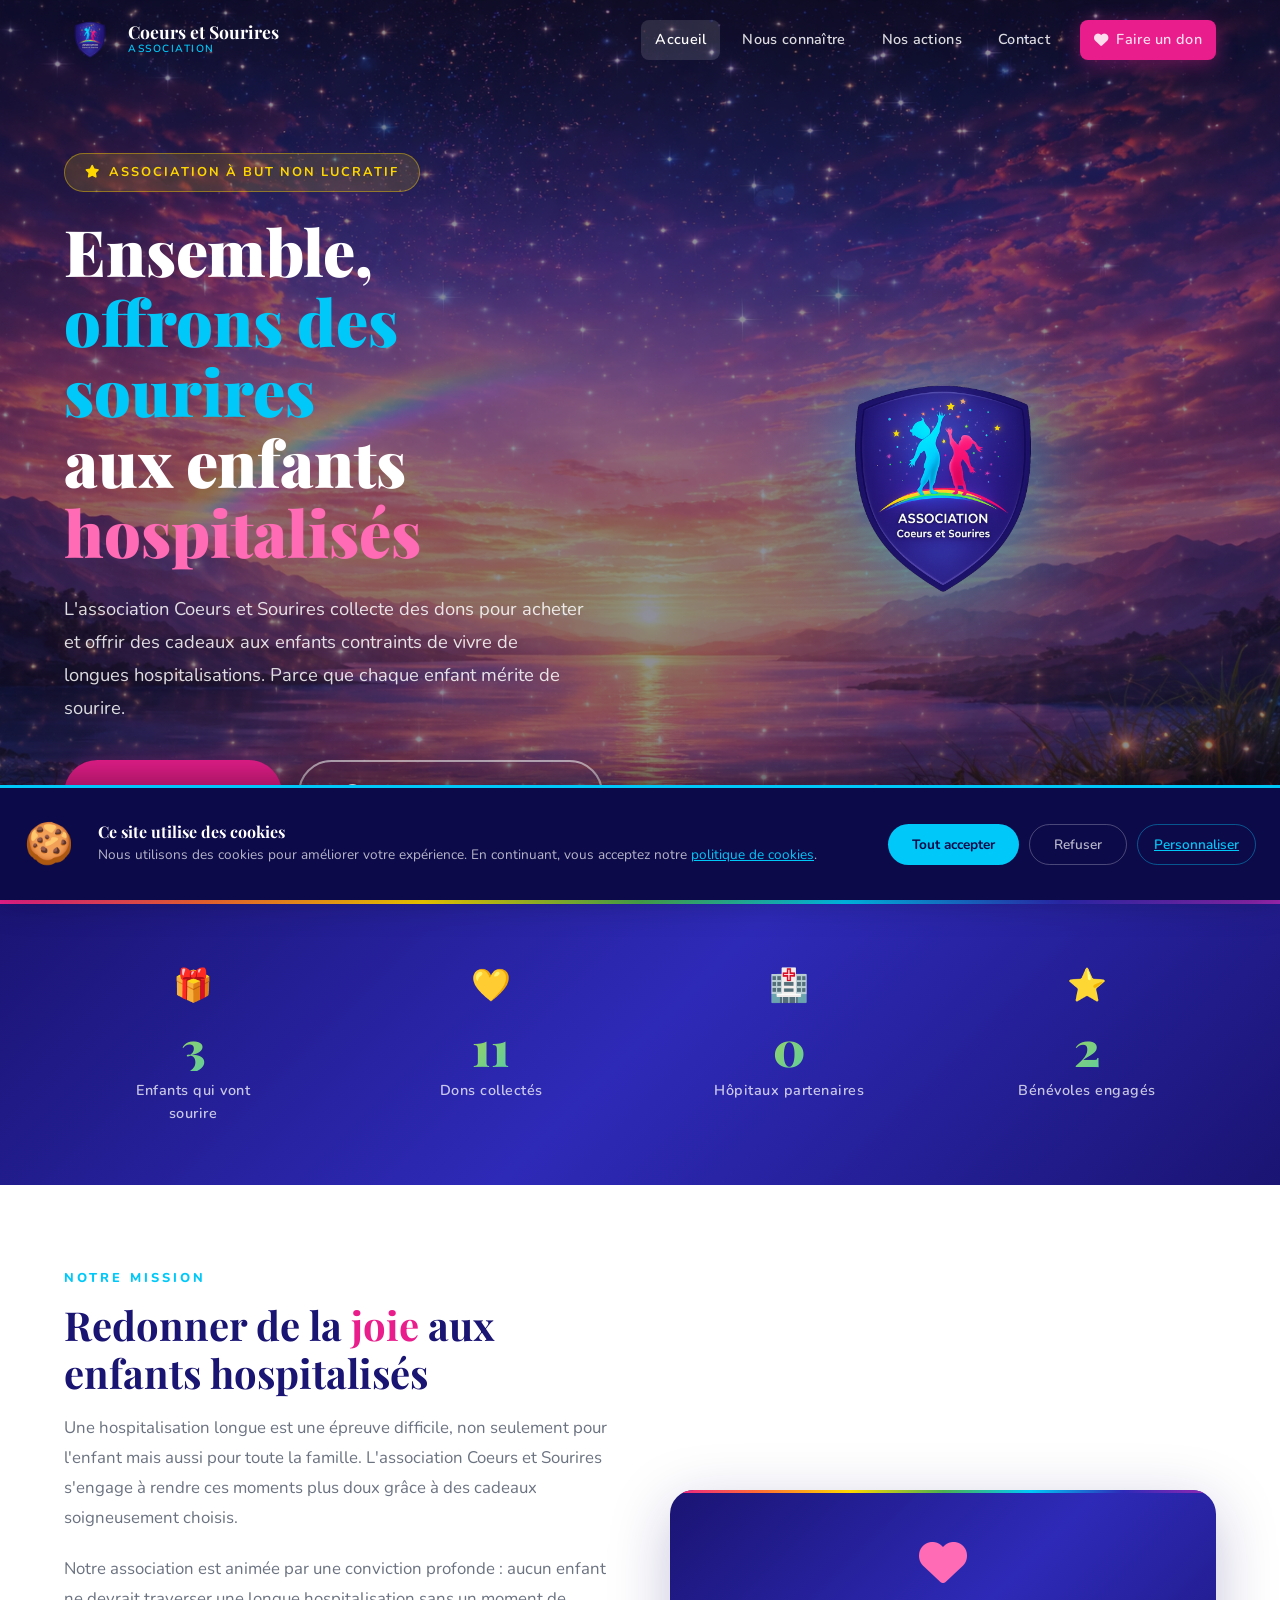
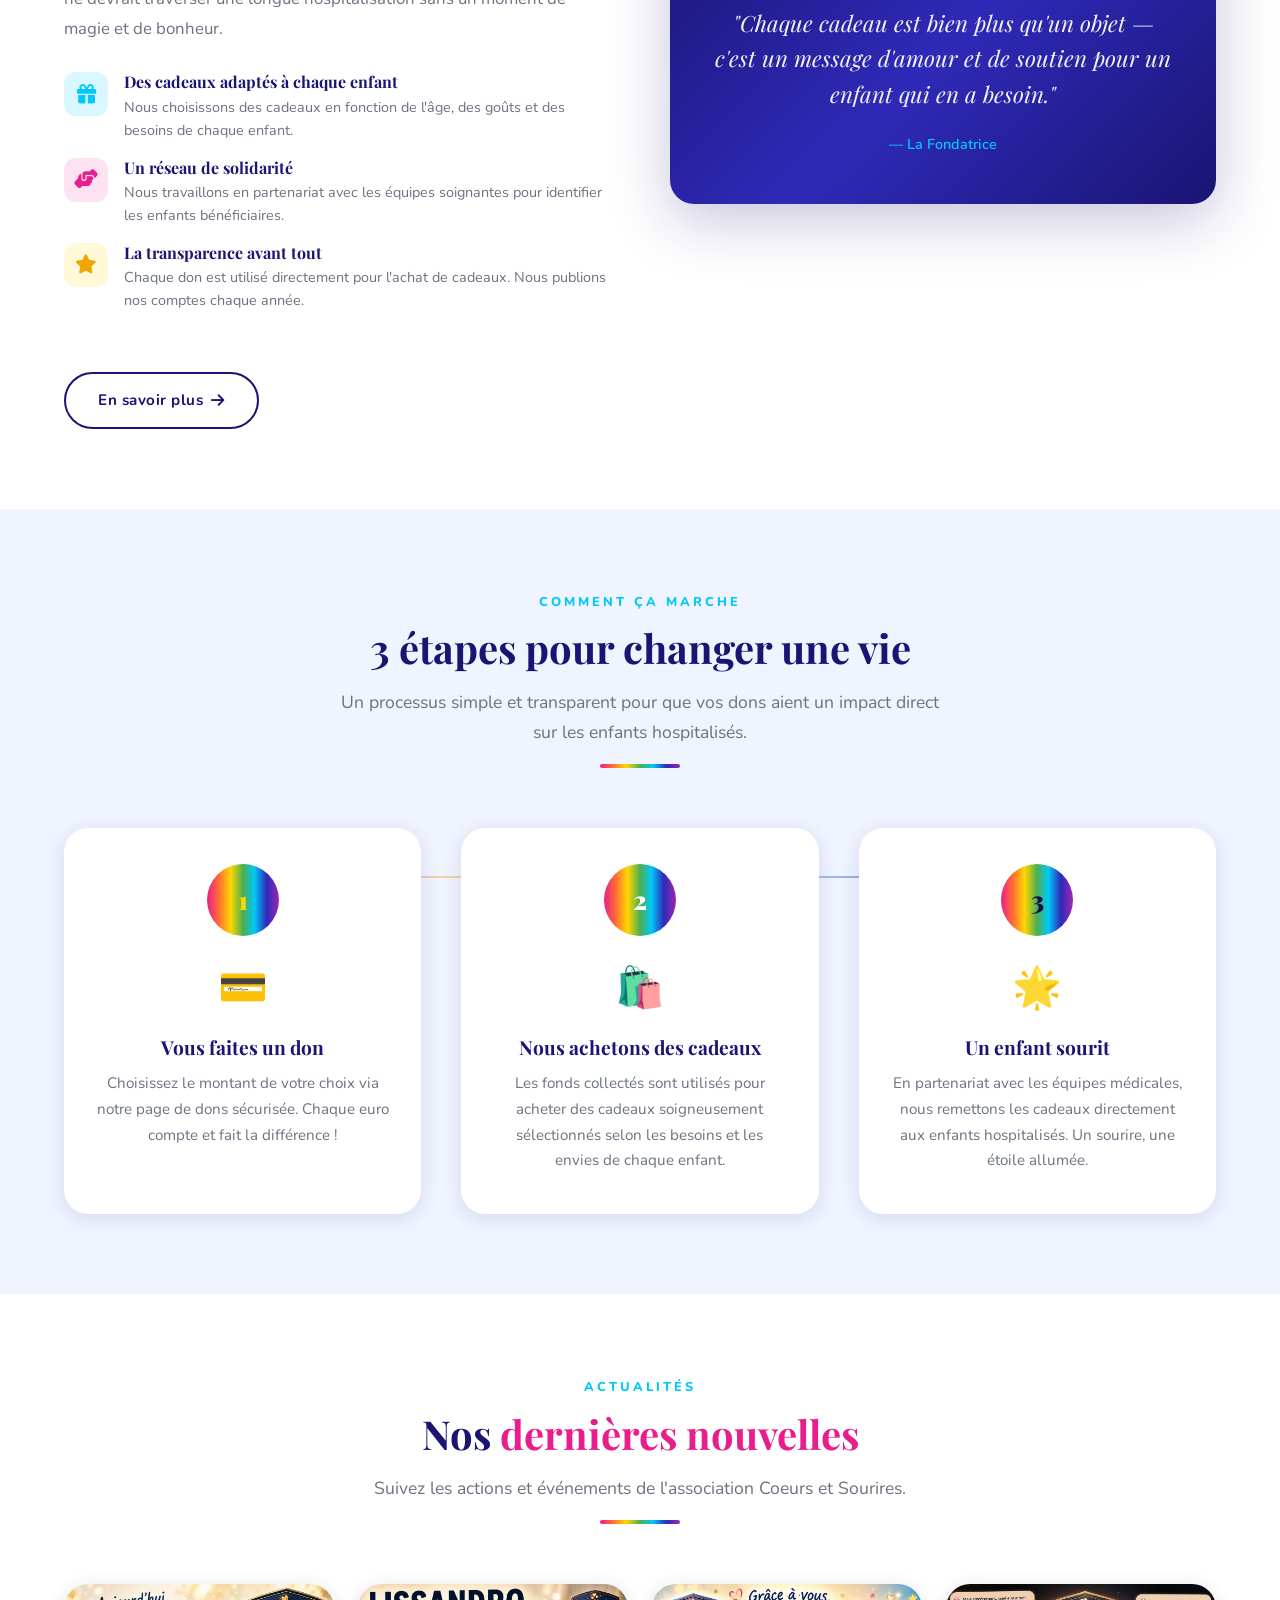
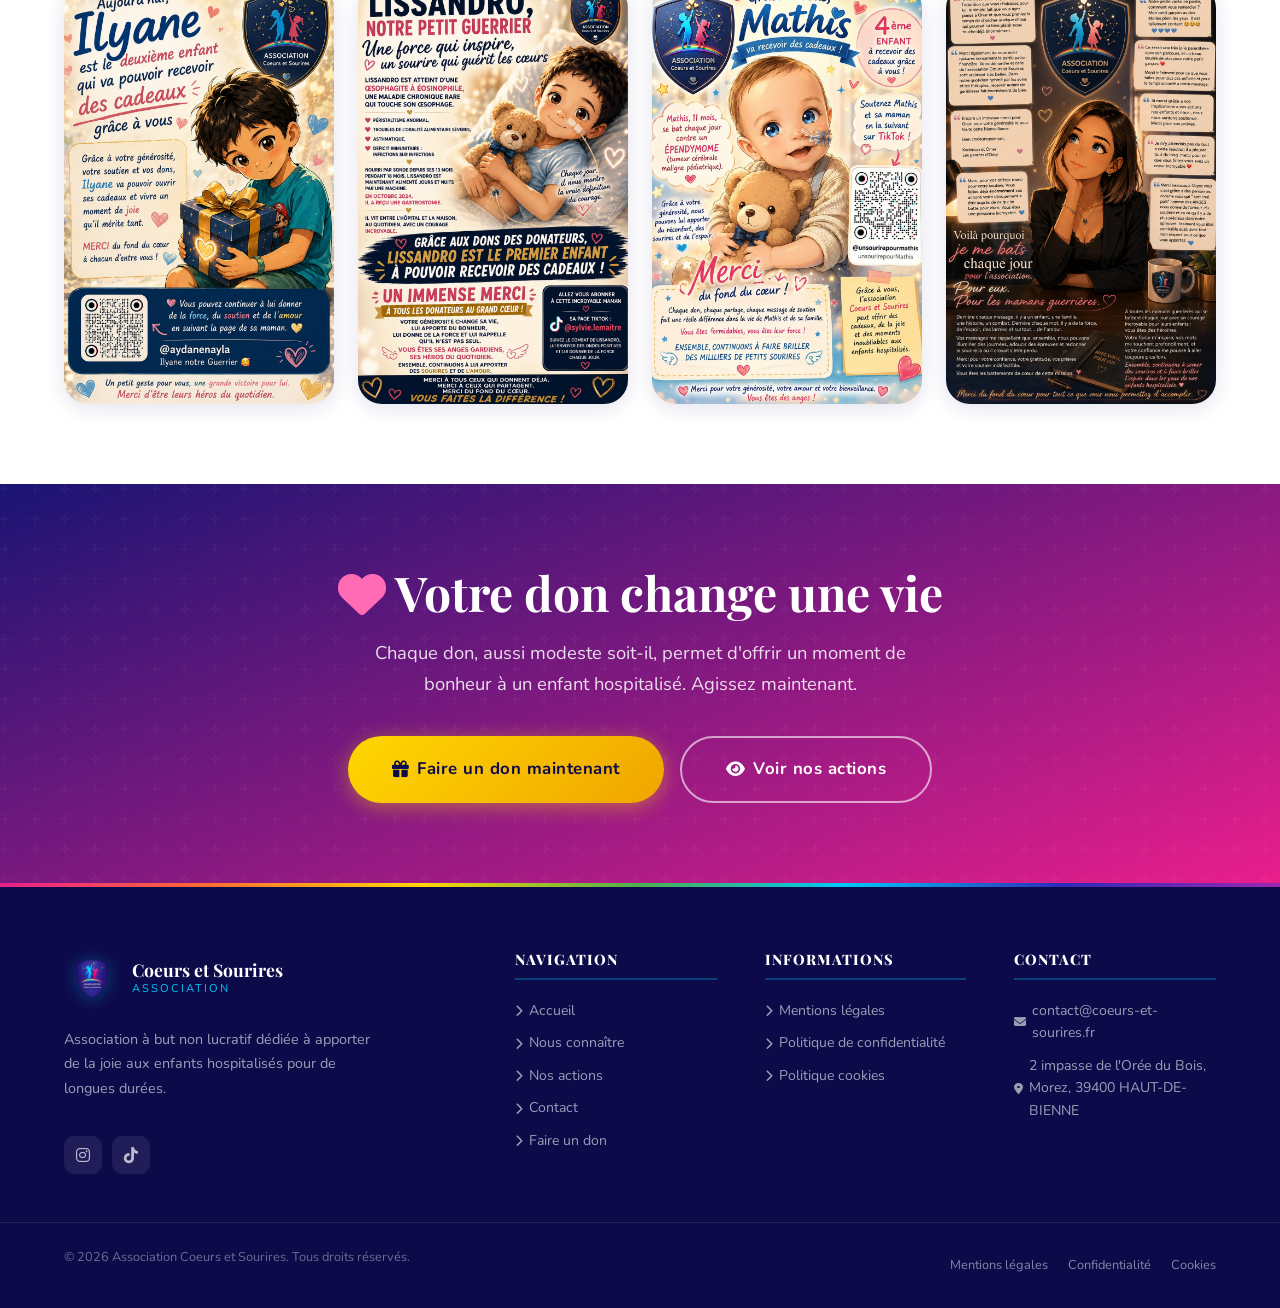
==== commit eff67306: "feat: lightbox affiches — survol desktop, appui mobile Co-authored-by: Cursor <cursoragent@cursor.co" ====
--- a/index.html
+++ b/index.html
@@ -326,5 +326,61 @@
   </button>
 
   <script src="js/main.js"></script>
+
+  <!-- ===== LIGHTBOX AFFICHES ===== -->
+  <div class="lightbox-overlay" id="lightboxOverlay" role="dialog" aria-modal="true" aria-label="Image agrandie">
+    <button class="lightbox-close" id="lightboxClose" aria-label="Fermer">&times;</button>
+    <img id="lightboxImg" src="" alt="">
+  </div>
+  <script>
+    (function () {
+      var overlay = document.getElementById('lightboxOverlay');
+      var lightboxImg = document.getElementById('lightboxImg');
+      var closeBtn = document.getElementById('lightboxClose');
+      var cards = document.querySelectorAll('.affiche-card');
+      if (!overlay || !cards.length) return;
+
+      function open(img) {
+        lightboxImg.src = img.src;
+        lightboxImg.alt = img.alt;
+        overlay.classList.add('active');
+        document.body.style.overflow = 'hidden';
+      }
+
+      function close() {
+        overlay.classList.remove('active');
+        document.body.style.overflow = '';
+      }
+
+      var isTouchDevice = ('ontouchstart' in window) || (navigator.maxTouchPoints > 0);
+
+      cards.forEach(function (card) {
+        var img = card.querySelector('img');
+
+        if (!isTouchDevice) {
+          // Desktop : survol souris
+          card.addEventListener('mouseenter', function () { open(img); });
+          card.addEventListener('mouseleave', close);
+        }
+
+        // Clic / appui tactile (fonctionne sur mobile ET desktop)
+        card.addEventListener('click', function (e) {
+          e.stopPropagation();
+          overlay.classList.contains('active') ? close() : open(img);
+        });
+      });
+
+      // Fermer en cliquant sur le fond
+      overlay.addEventListener('click', close);
+      // Empêcher la fermeture en cliquant sur l'image elle-même
+      lightboxImg.addEventListener('click', function (e) { e.stopPropagation(); });
+      // Bouton ×
+      closeBtn.addEventListener('click', function (e) { e.stopPropagation(); close(); });
+      // Touche Échap
+      document.addEventListener('keydown', function (e) {
+        if (e.key === 'Escape') close();
+      });
+    })();
+  </script>
 </body>
 </html>
--- a/css/style.css
+++ b/css/style.css
@@ -966,6 +966,12 @@
   overflow: hidden;
   box-shadow: var(--shadow);
   cursor: zoom-in;
+  transition: transform 0.2s ease, box-shadow 0.2s ease;
+}
+
+.affiche-card:hover {
+  transform: translateY(-4px);
+  box-shadow: var(--shadow-lg);
 }
 
 .affiche-card img {
@@ -973,36 +979,55 @@
   height: 420px;
   object-fit: cover;
   display: block;
-  transition: box-shadow 0.3s ease;
-}
-
-/* Fond sombre au survol */
-.affiche-card:hover::before {
-  content: '';
+}
+
+@media (max-width: 768px) {
+  .affiche-card img { height: 260px; }
+}
+
+/* --- Lightbox --- */
+.lightbox-overlay {
+  display: none;
   position: fixed;
   top: 0; left: 0; right: 0; bottom: 0;
-  background: rgba(0, 0, 0, 0.82);
-  z-index: 9998;
-}
-
-/* Image en plein écran au survol */
-.affiche-card:hover img {
+  background: rgba(0, 0, 0, 0.88);
+  z-index: 9999;
+  align-items: center;
+  justify-content: center;
+  cursor: zoom-out;
+}
+.lightbox-overlay.active {
+  display: flex;
+}
+.lightbox-overlay img {
+  max-width: 92vw;
+  max-height: 92vh;
+  object-fit: contain;
+  border-radius: var(--radius);
+  box-shadow: 0 32px 100px rgba(0, 0, 0, 0.7);
+  cursor: default;
+  user-select: none;
+}
+.lightbox-close {
   position: fixed;
-  top: 50%;
-  left: 50%;
-  transform: translate(-50%, -50%);
-  width: auto;
-  height: 90vh;
-  max-width: 90vw;
-  object-fit: contain;
-  z-index: 9999;
-  border-radius: var(--radius);
-  box-shadow: 0 24px 80px rgba(0, 0, 0, 0.6);
-}
-
-@media (max-width: 768px) {
-  .affiche-card img { height: 260px; }
-}
+  top: 20px;
+  right: 24px;
+  background: rgba(255,255,255,0.15);
+  border: none;
+  color: #fff;
+  font-size: 2rem;
+  width: 44px;
+  height: 44px;
+  border-radius: 50%;
+  cursor: pointer;
+  display: flex;
+  align-items: center;
+  justify-content: center;
+  line-height: 1;
+  transition: background 0.2s;
+  z-index: 10000;
+}
+.lightbox-close:hover { background: rgba(255,255,255,0.3); }
 
 /* --- Testimonials --- */
 .testimonials {
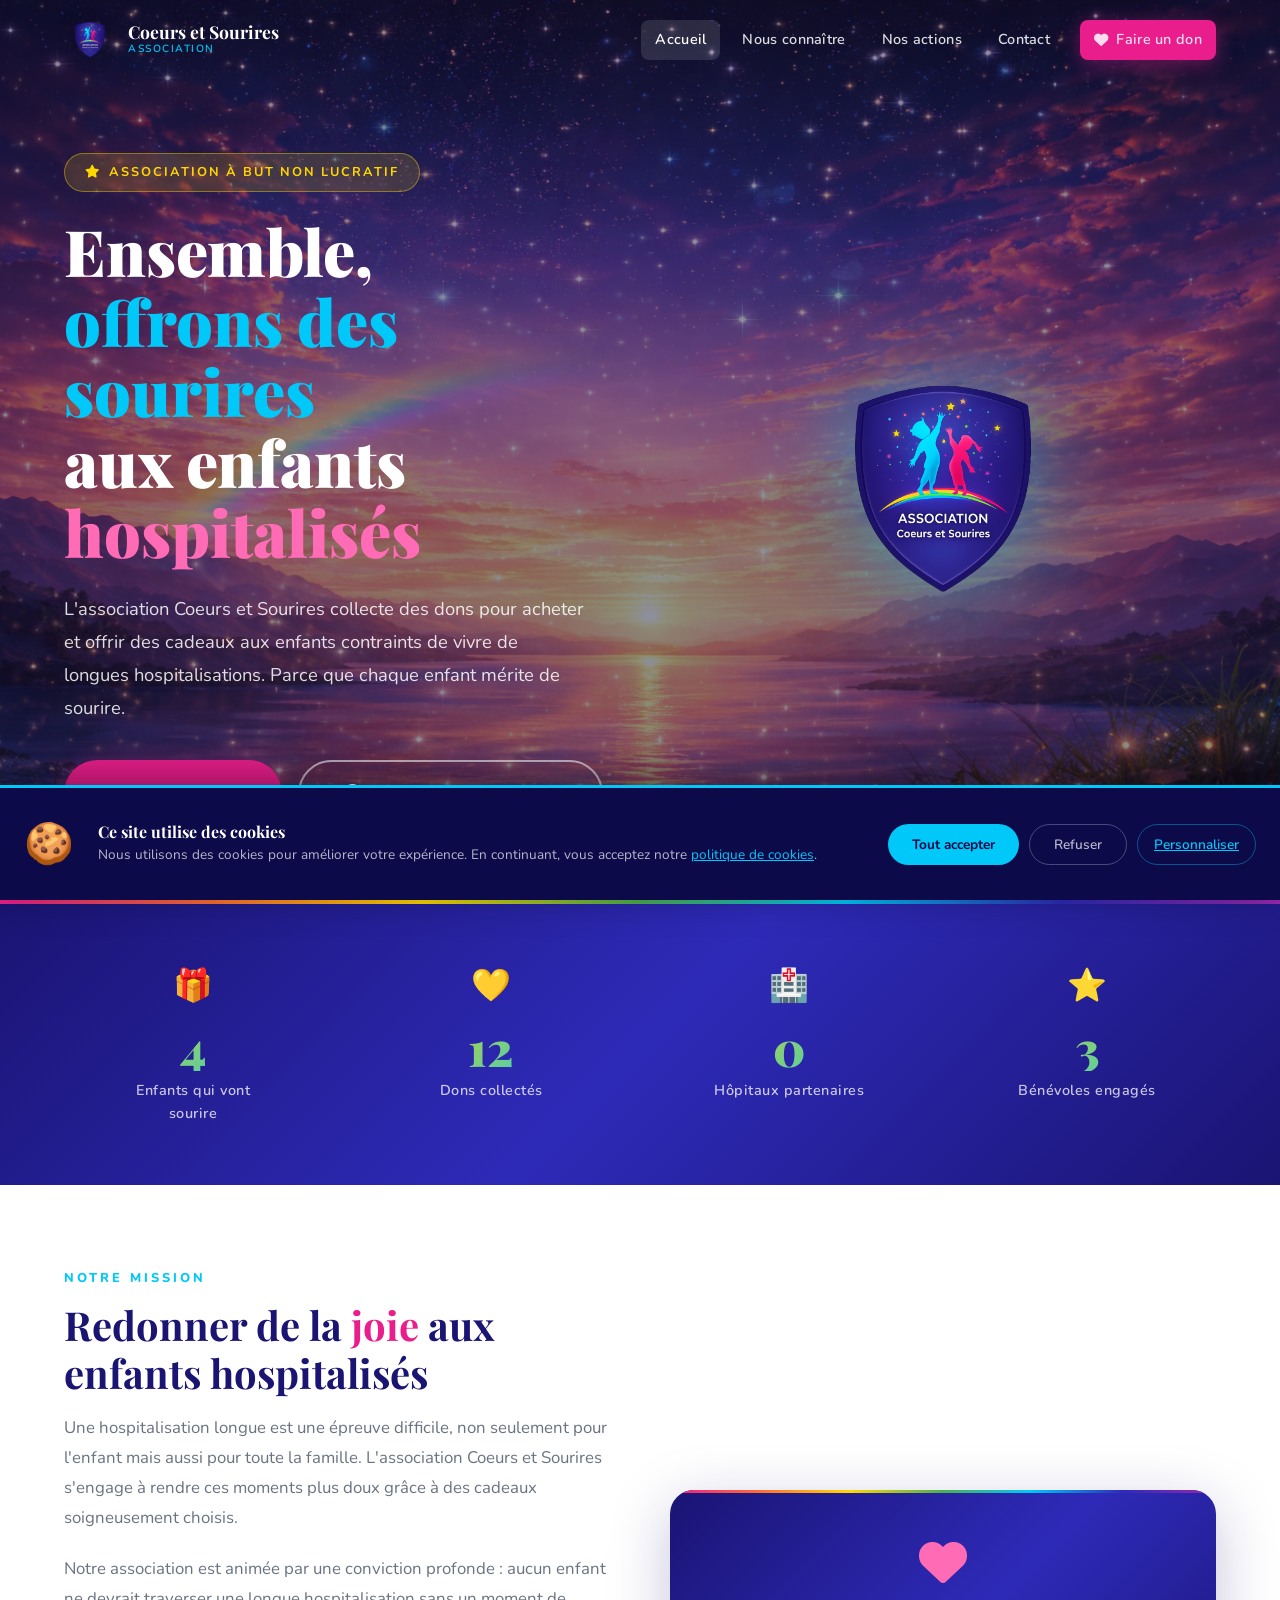
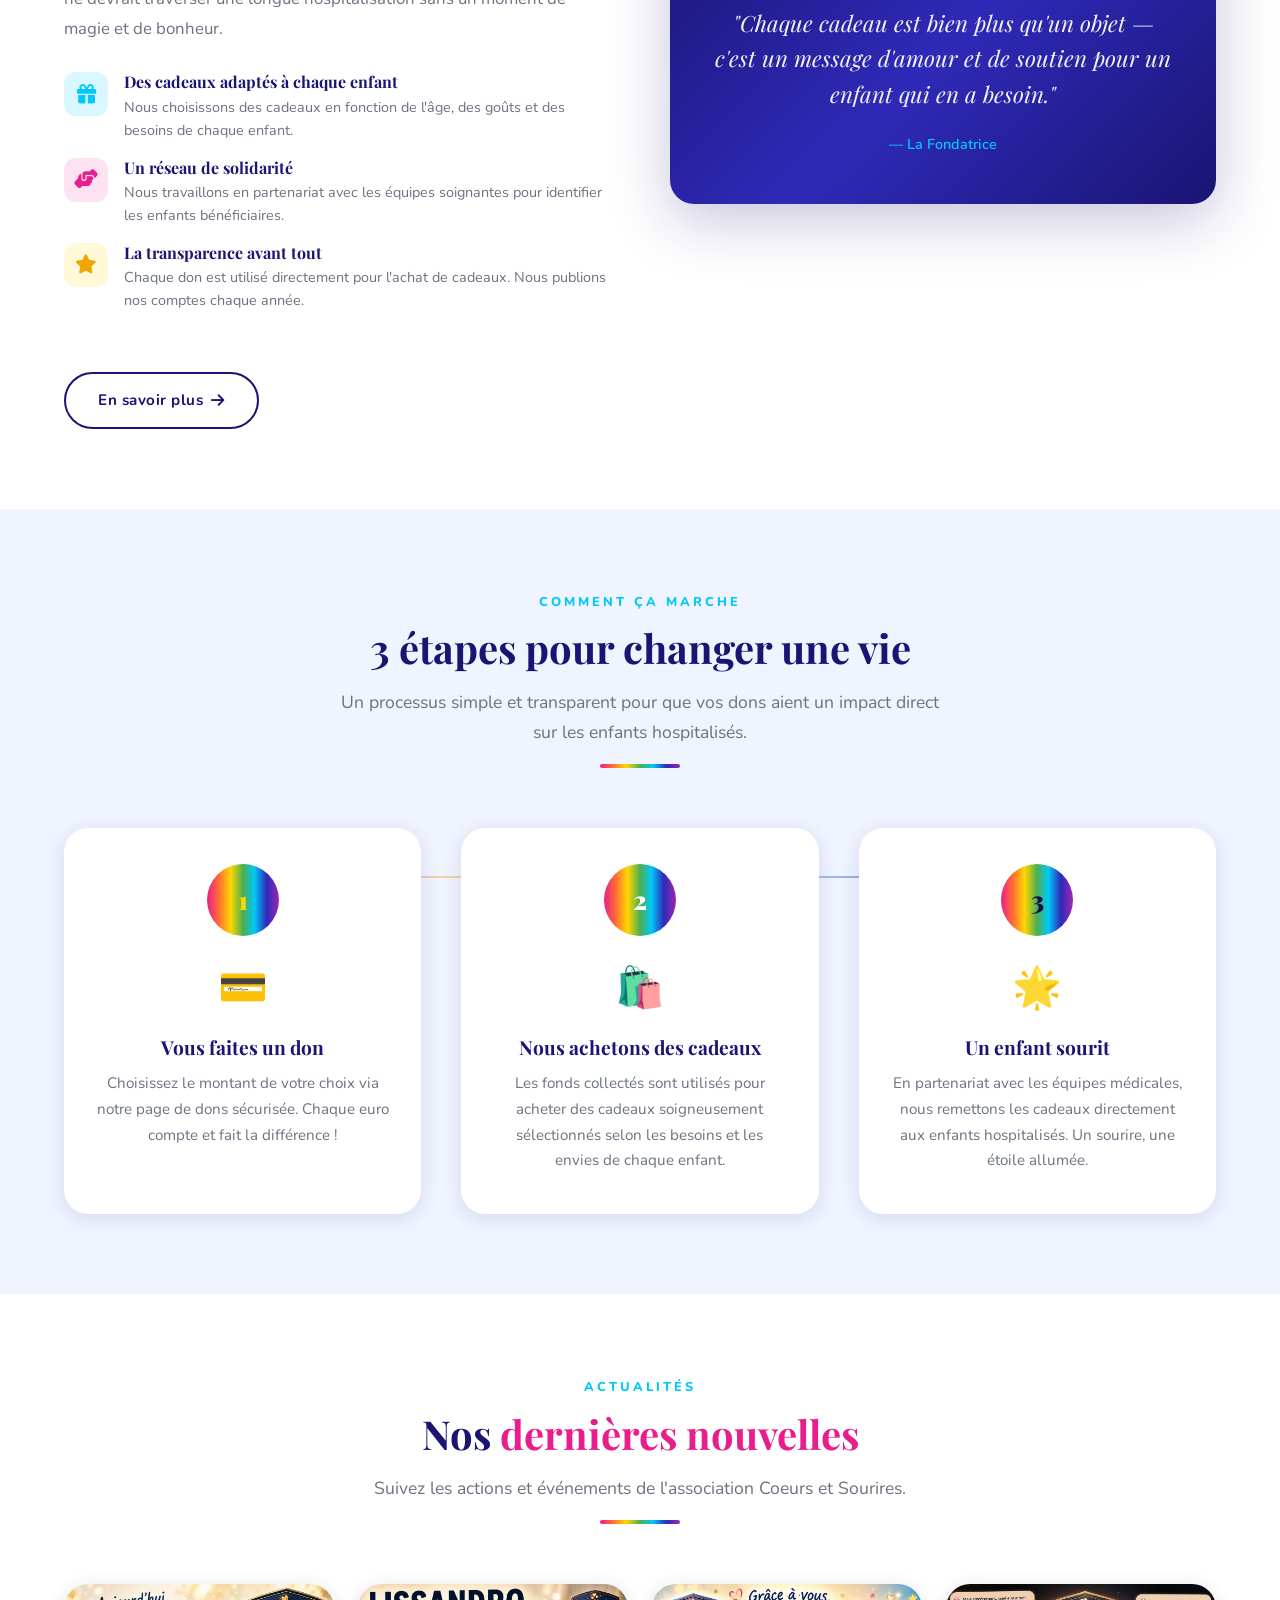
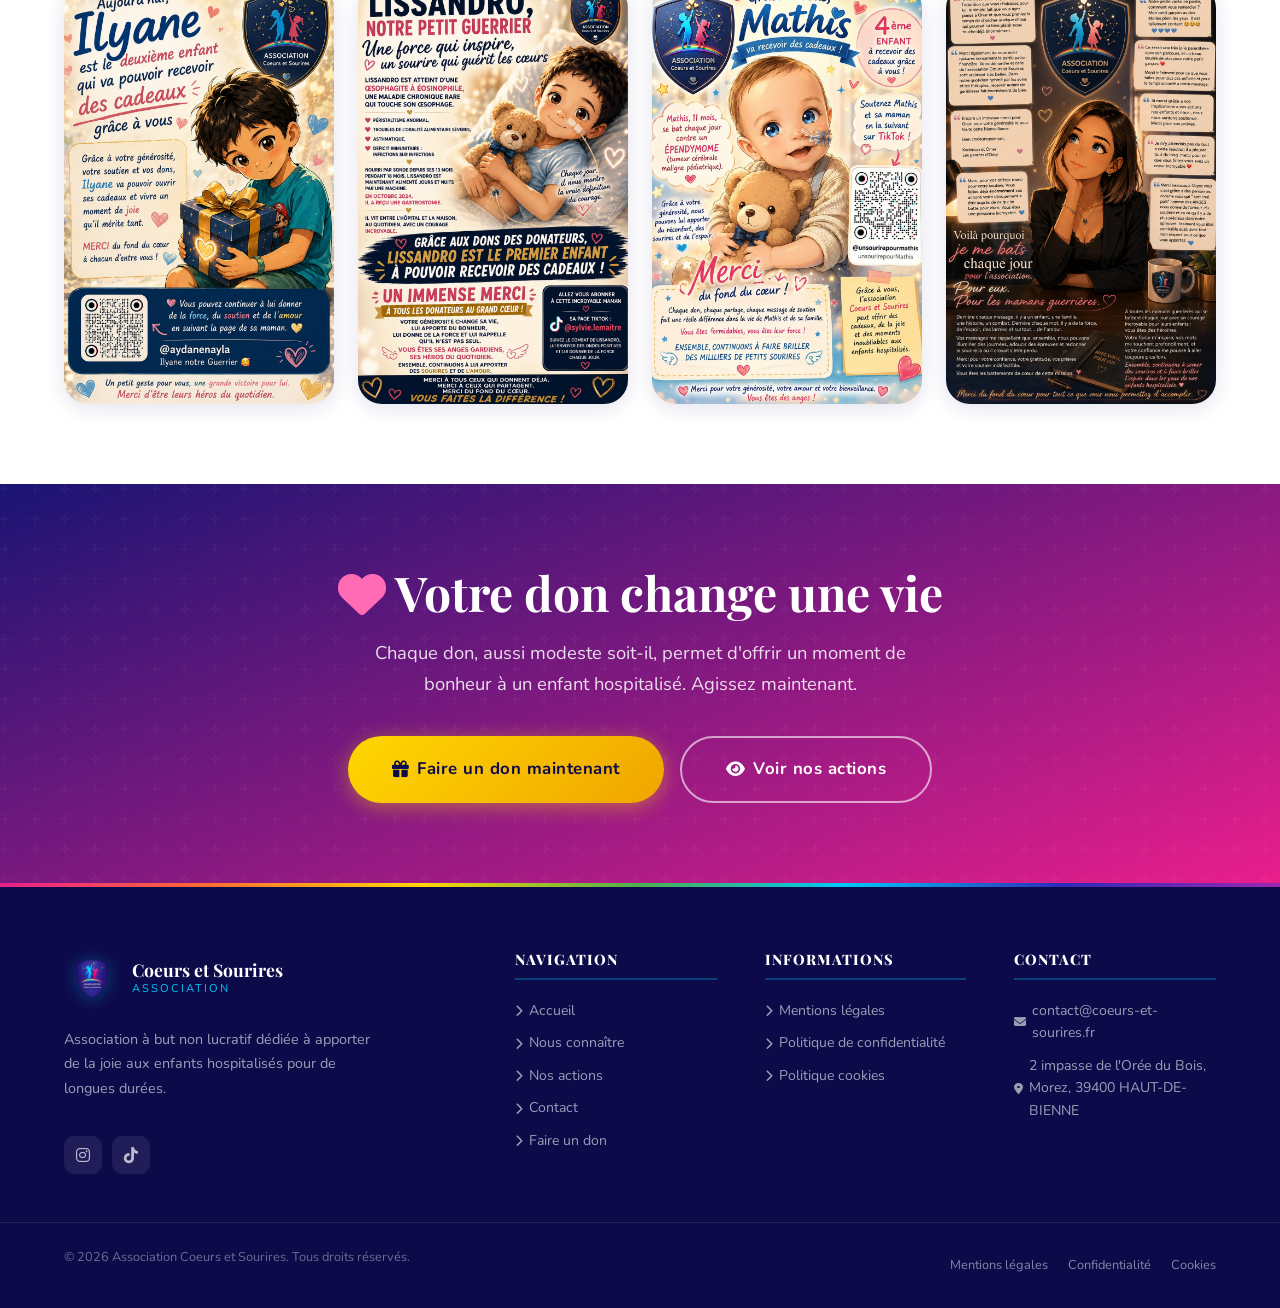
==== commit 36b24f20: "fix: lightbox affiches — clic uniquement, suppression hover instable Co-authored-by: Cursor <cursora" ====
--- a/index.html
+++ b/index.html
@@ -352,21 +352,12 @@
         document.body.style.overflow = '';
       }
 
-      var isTouchDevice = ('ontouchstart' in window) || (navigator.maxTouchPoints > 0);
-
+      // Clic / appui tactile — desktop ET mobile
       cards.forEach(function (card) {
         var img = card.querySelector('img');
-
-        if (!isTouchDevice) {
-          // Desktop : survol souris
-          card.addEventListener('mouseenter', function () { open(img); });
-          card.addEventListener('mouseleave', close);
-        }
-
-        // Clic / appui tactile (fonctionne sur mobile ET desktop)
         card.addEventListener('click', function (e) {
           e.stopPropagation();
-          overlay.classList.contains('active') ? close() : open(img);
+          open(img);
         });
       });
 
--- a/css/style.css
+++ b/css/style.css
@@ -970,7 +970,6 @@
 }
 
 .affiche-card:hover {
-  transform: translateY(-4px);
   box-shadow: var(--shadow-lg);
 }
 
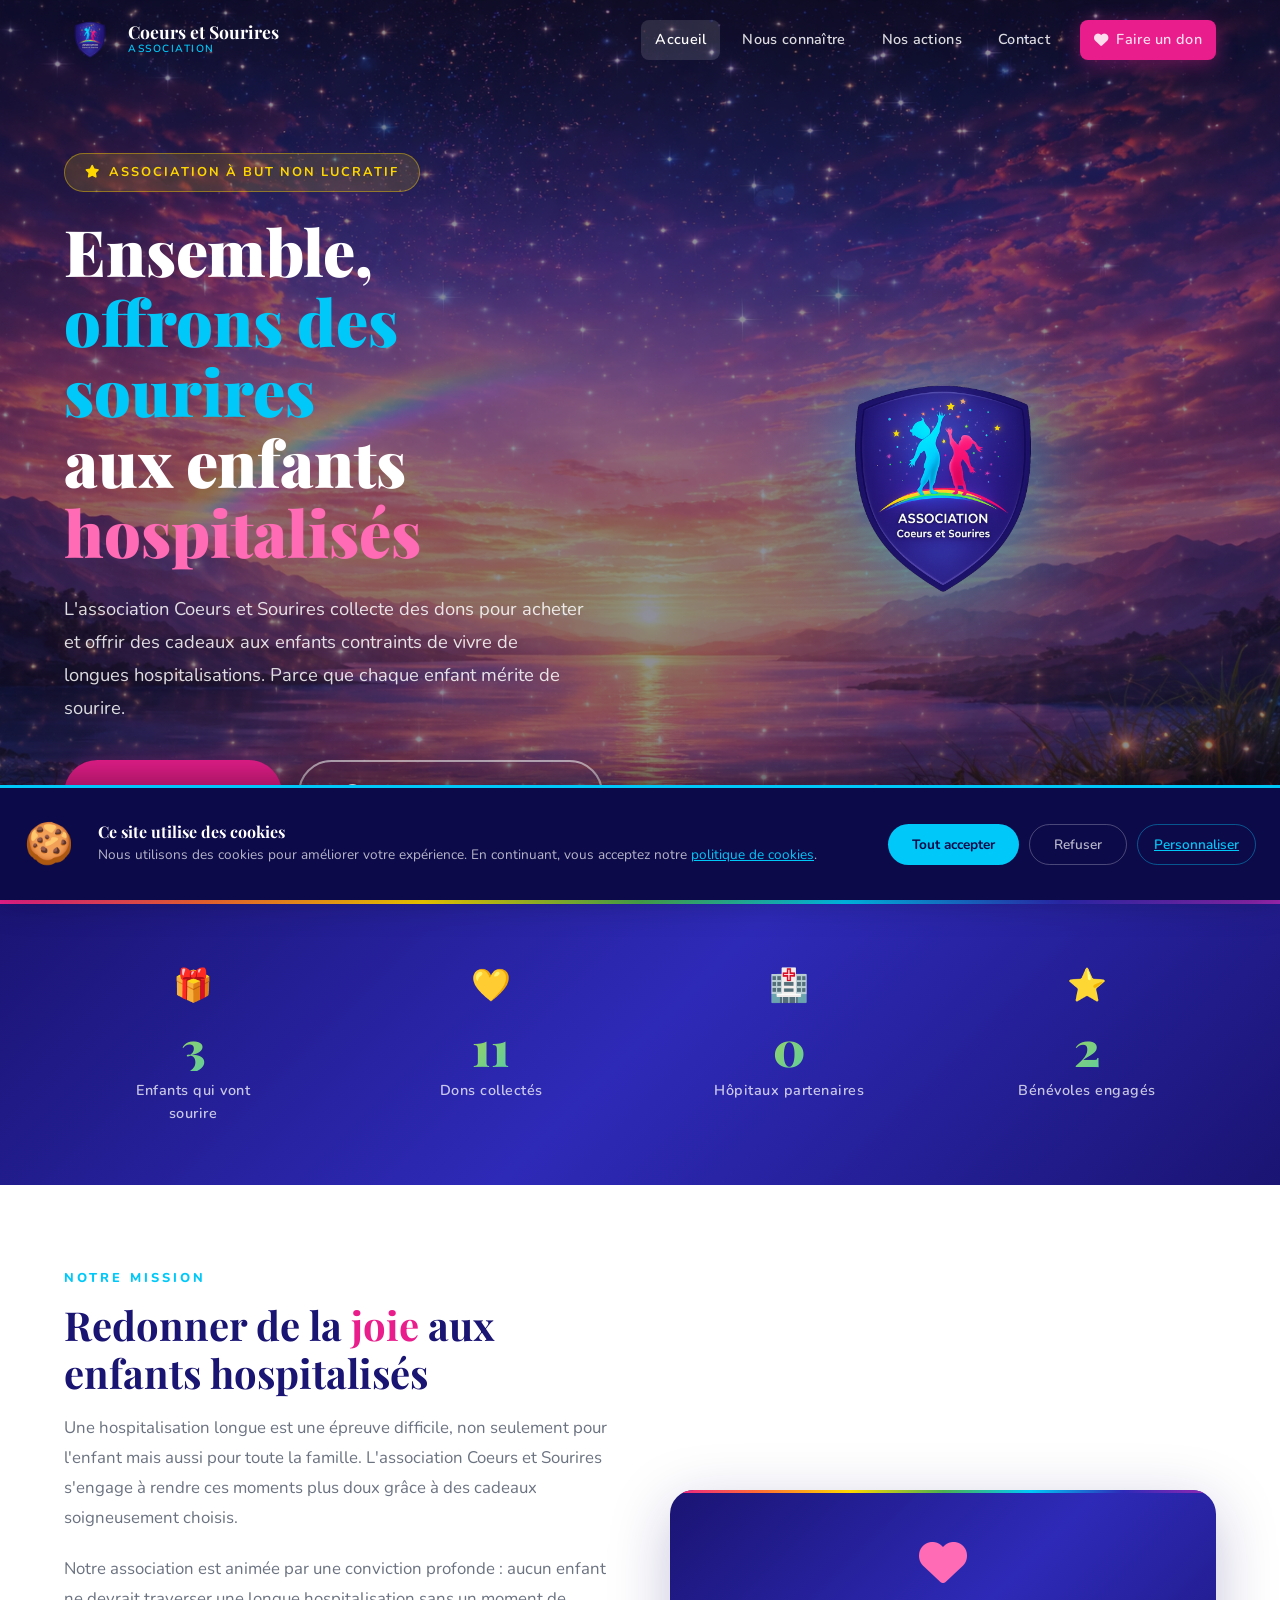
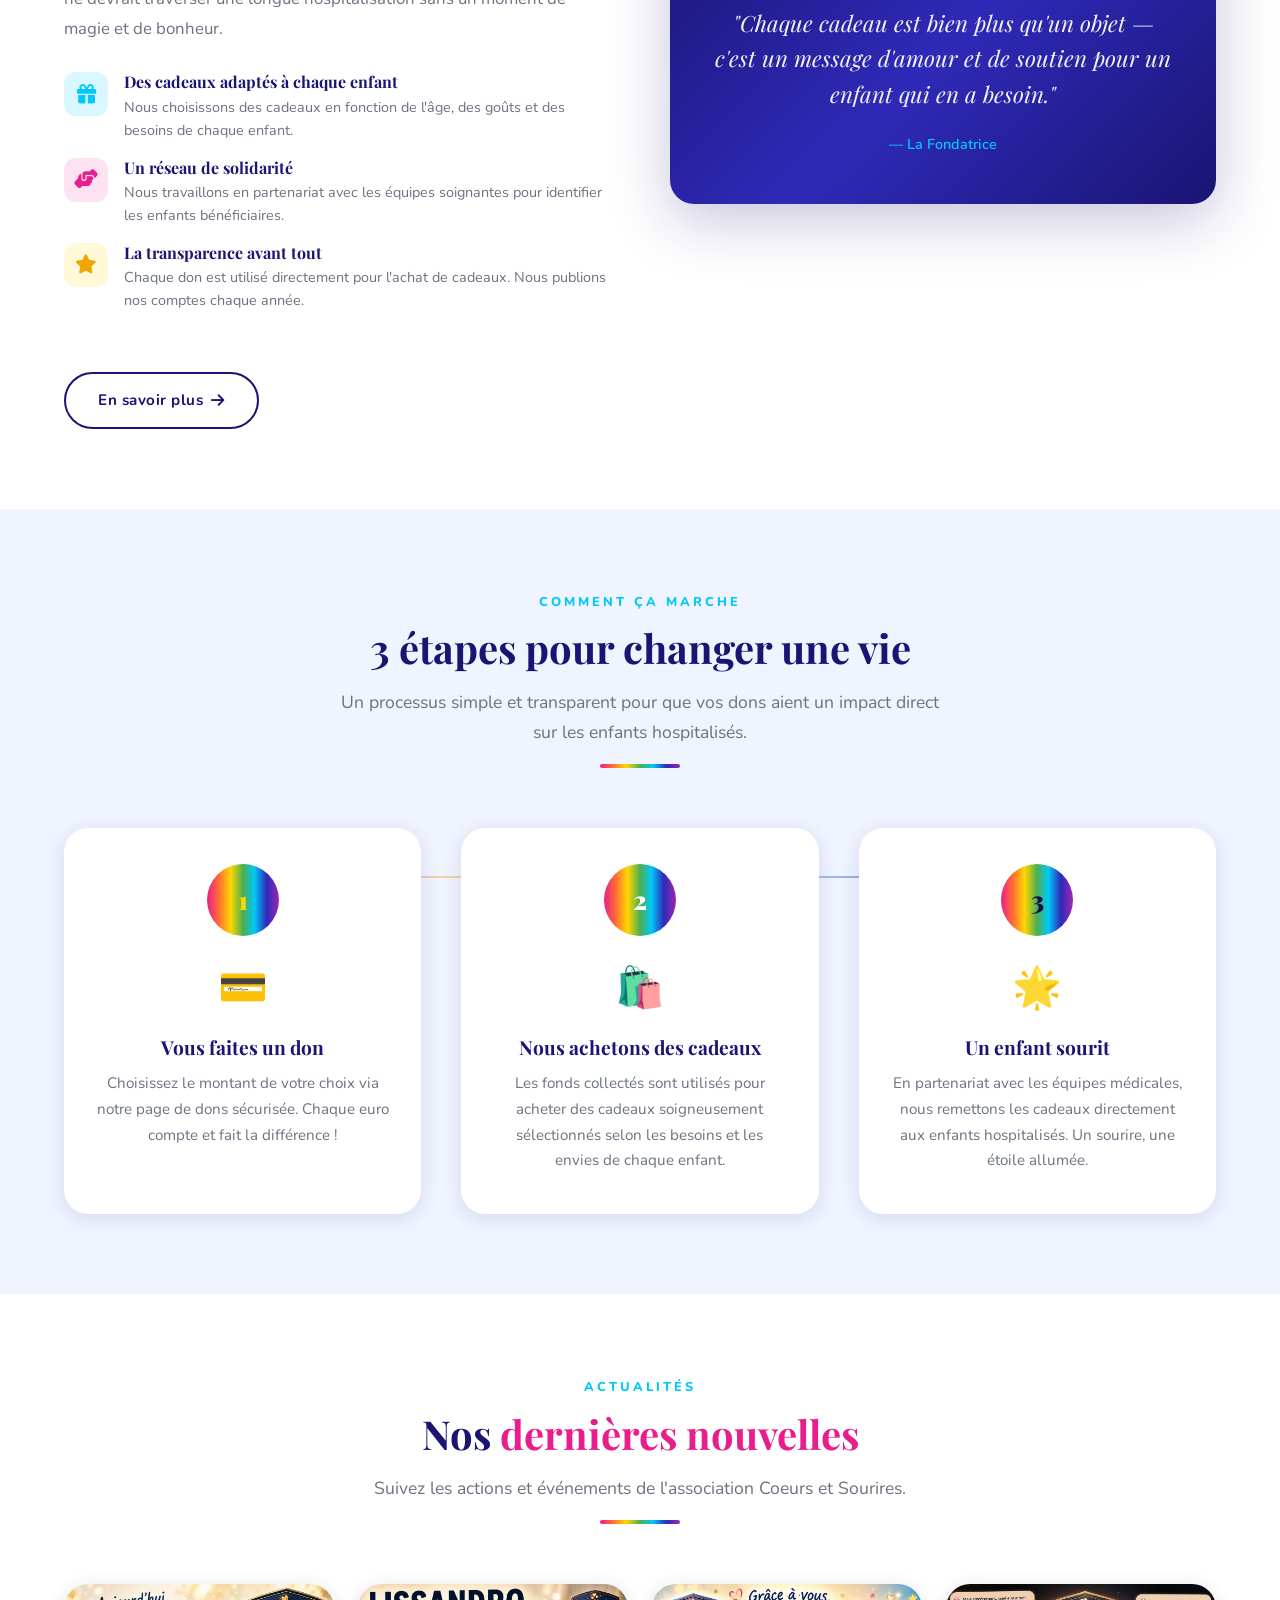
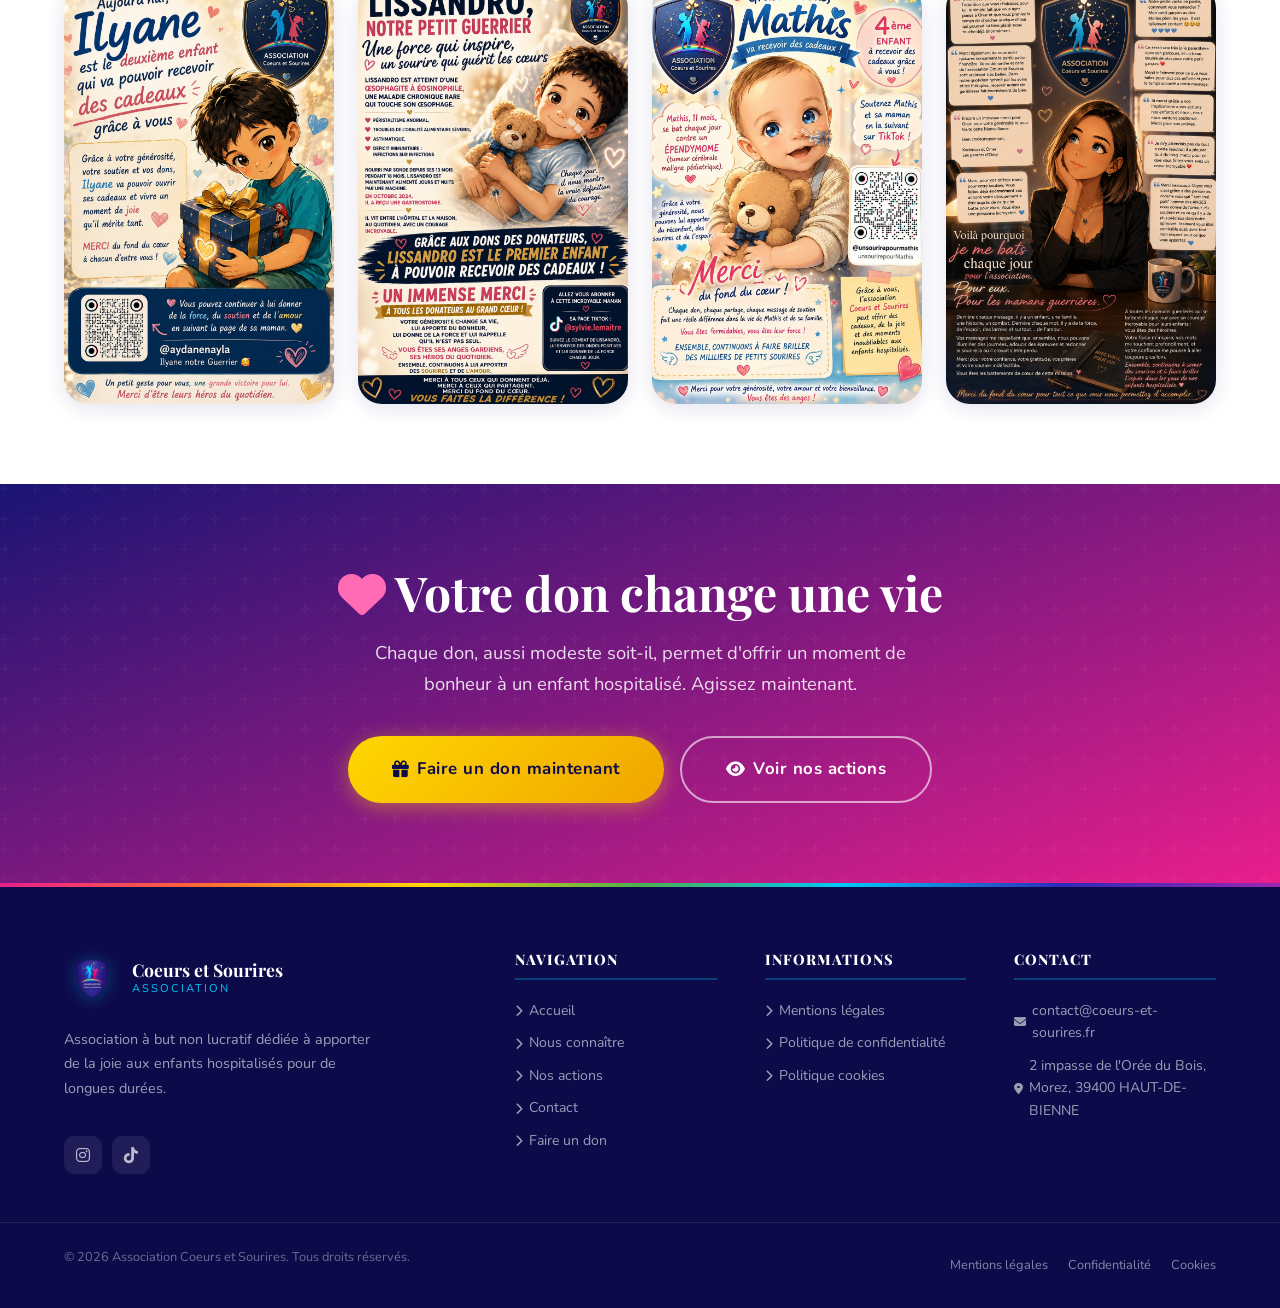
==== commit dcbf387b: "fix: lightbox entièrement en JS inline — zéro dépendance CSS Co-authored-by: Cursor <cursoragent@cur" ====
--- a/index.html
+++ b/index.html
@@ -328,48 +328,99 @@
   <script src="js/main.js"></script>
 
   <!-- ===== LIGHTBOX AFFICHES ===== -->
-  <div class="lightbox-overlay" id="lightboxOverlay" role="dialog" aria-modal="true" aria-label="Image agrandie">
-    <button class="lightbox-close" id="lightboxClose" aria-label="Fermer">&times;</button>
-    <img id="lightboxImg" src="" alt="">
-  </div>
   <script>
     (function () {
-      var overlay = document.getElementById('lightboxOverlay');
-      var lightboxImg = document.getElementById('lightboxImg');
-      var closeBtn = document.getElementById('lightboxClose');
-      var cards = document.querySelectorAll('.affiche-card');
-      if (!overlay || !cards.length) return;
-
-      function open(img) {
-        lightboxImg.src = img.src;
-        lightboxImg.alt = img.alt;
-        overlay.classList.add('active');
+      var openTime = 0;
+
+      // Créer l'overlay entièrement en JS avec styles inline
+      var overlay = document.createElement('div');
+      overlay.setAttribute('role', 'dialog');
+      overlay.setAttribute('aria-modal', 'true');
+      overlay.style.cssText = [
+        'display:none',
+        'position:fixed',
+        'top:0','left:0',
+        'width:100%','height:100%',
+        'background:rgba(0,0,0,0.9)',
+        'z-index:2147483647',
+        'cursor:zoom-out'
+      ].join(';');
+
+      // Bouton fermer
+      var closeBtn = document.createElement('button');
+      closeBtn.innerHTML = '&times;';
+      closeBtn.setAttribute('aria-label', 'Fermer');
+      closeBtn.style.cssText = [
+        'position:absolute','top:16px','right:20px',
+        'background:rgba(255,255,255,0.2)',
+        'border:none','color:#fff',
+        'font-size:2rem','font-family:sans-serif',
+        'width:44px','height:44px',
+        'border-radius:50%','cursor:pointer',
+        'display:flex','align-items:center','justify-content:center',
+        'line-height:1','z-index:1'
+      ].join(';');
+
+      // Image
+      var lightboxImg = document.createElement('img');
+      lightboxImg.style.cssText = [
+        'position:absolute',
+        'top:50%','left:50%',
+        'transform:translate(-50%,-50%)',
+        'max-width:92vw','max-height:92vh',
+        'object-fit:contain',
+        'border-radius:8px',
+        'box-shadow:0 32px 100px rgba(0,0,0,0.7)',
+        'cursor:default',
+        'display:block'
+      ].join(';');
+
+      overlay.appendChild(closeBtn);
+      overlay.appendChild(lightboxImg);
+      document.body.appendChild(overlay);
+
+      function forceClose() {
+        overlay.style.display = 'none';
+        document.documentElement.style.overflow = '';
+        document.body.style.overflow = '';
+      }
+
+      function open(src, alt) {
+        openTime = Date.now();
+        lightboxImg.src = src;
+        lightboxImg.alt = alt || '';
+        overlay.style.display = 'block';
+        document.documentElement.style.overflow = 'hidden';
         document.body.style.overflow = 'hidden';
       }
 
       function close() {
-        overlay.classList.remove('active');
-        document.body.style.overflow = '';
+        if (Date.now() - openTime < 400) return; // anti ghost-click
+        forceClose();
       }
 
-      // Clic / appui tactile — desktop ET mobile
-      cards.forEach(function (card) {
+      // Attacher aux cartes
+      document.querySelectorAll('.affiche-card').forEach(function (card) {
         var img = card.querySelector('img');
+        card.style.cursor = 'zoom-in';
         card.addEventListener('click', function (e) {
           e.stopPropagation();
-          open(img);
+          open(img.src, img.alt);
         });
       });
 
-      // Fermer en cliquant sur le fond
-      overlay.addEventListener('click', close);
-      // Empêcher la fermeture en cliquant sur l'image elle-même
-      lightboxImg.addEventListener('click', function (e) { e.stopPropagation(); });
-      // Bouton ×
-      closeBtn.addEventListener('click', function (e) { e.stopPropagation(); close(); });
-      // Touche Échap
+      overlay.addEventListener('click', function (e) {
+        if (e.target === overlay) close();
+      });
+      closeBtn.addEventListener('click', function (e) {
+        e.stopPropagation();
+        forceClose();
+      });
+      lightboxImg.addEventListener('click', function (e) {
+        e.stopPropagation();
+      });
       document.addEventListener('keydown', function (e) {
-        if (e.key === 'Escape') close();
+        if (e.key === 'Escape') forceClose();
       });
     })();
   </script>
--- a/css/style.css
+++ b/css/style.css
@@ -984,49 +984,7 @@
   .affiche-card img { height: 260px; }
 }
 
-/* --- Lightbox --- */
-.lightbox-overlay {
-  display: none;
-  position: fixed;
-  top: 0; left: 0; right: 0; bottom: 0;
-  background: rgba(0, 0, 0, 0.88);
-  z-index: 9999;
-  align-items: center;
-  justify-content: center;
-  cursor: zoom-out;
-}
-.lightbox-overlay.active {
-  display: flex;
-}
-.lightbox-overlay img {
-  max-width: 92vw;
-  max-height: 92vh;
-  object-fit: contain;
-  border-radius: var(--radius);
-  box-shadow: 0 32px 100px rgba(0, 0, 0, 0.7);
-  cursor: default;
-  user-select: none;
-}
-.lightbox-close {
-  position: fixed;
-  top: 20px;
-  right: 24px;
-  background: rgba(255,255,255,0.15);
-  border: none;
-  color: #fff;
-  font-size: 2rem;
-  width: 44px;
-  height: 44px;
-  border-radius: 50%;
-  cursor: pointer;
-  display: flex;
-  align-items: center;
-  justify-content: center;
-  line-height: 1;
-  transition: background 0.2s;
-  z-index: 10000;
-}
-.lightbox-close:hover { background: rgba(255,255,255,0.3); }
+/* Lightbox : entièrement géré en JS inline styles */
 
 /* --- Testimonials --- */
 .testimonials {
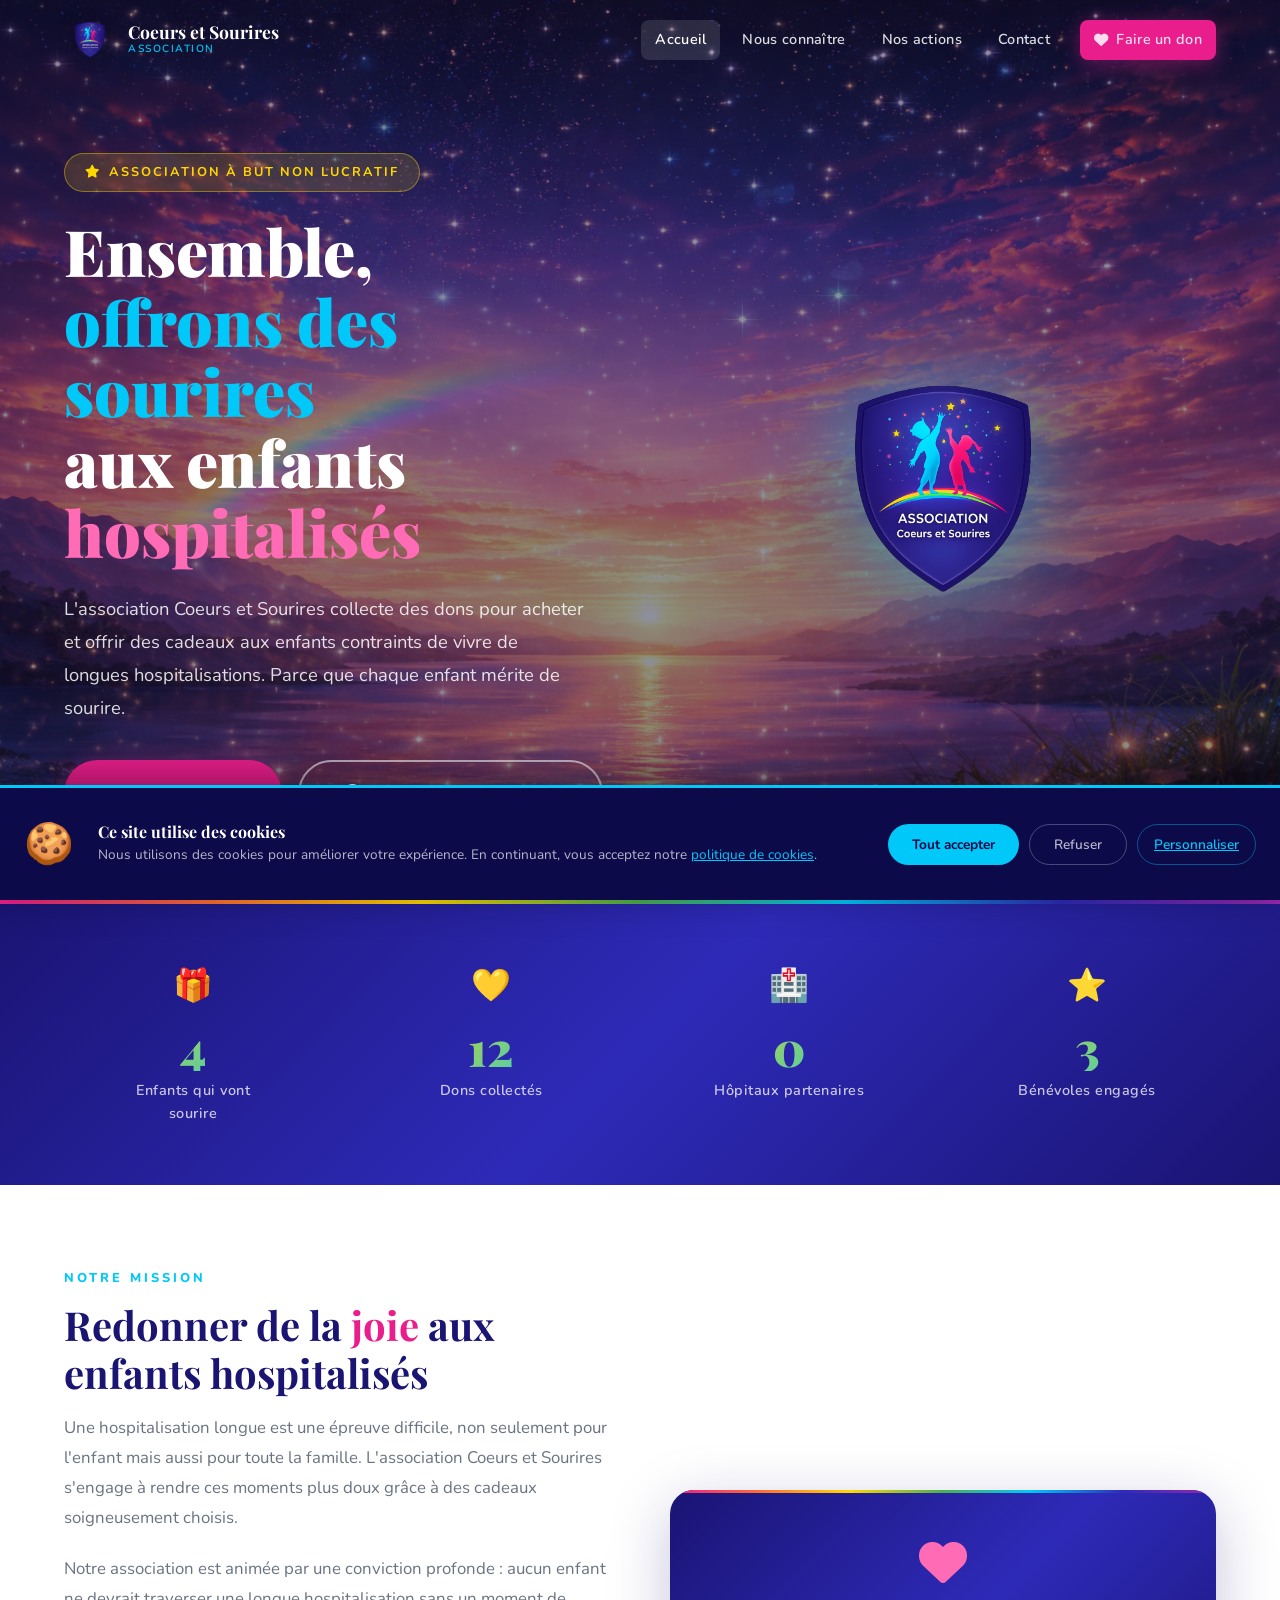
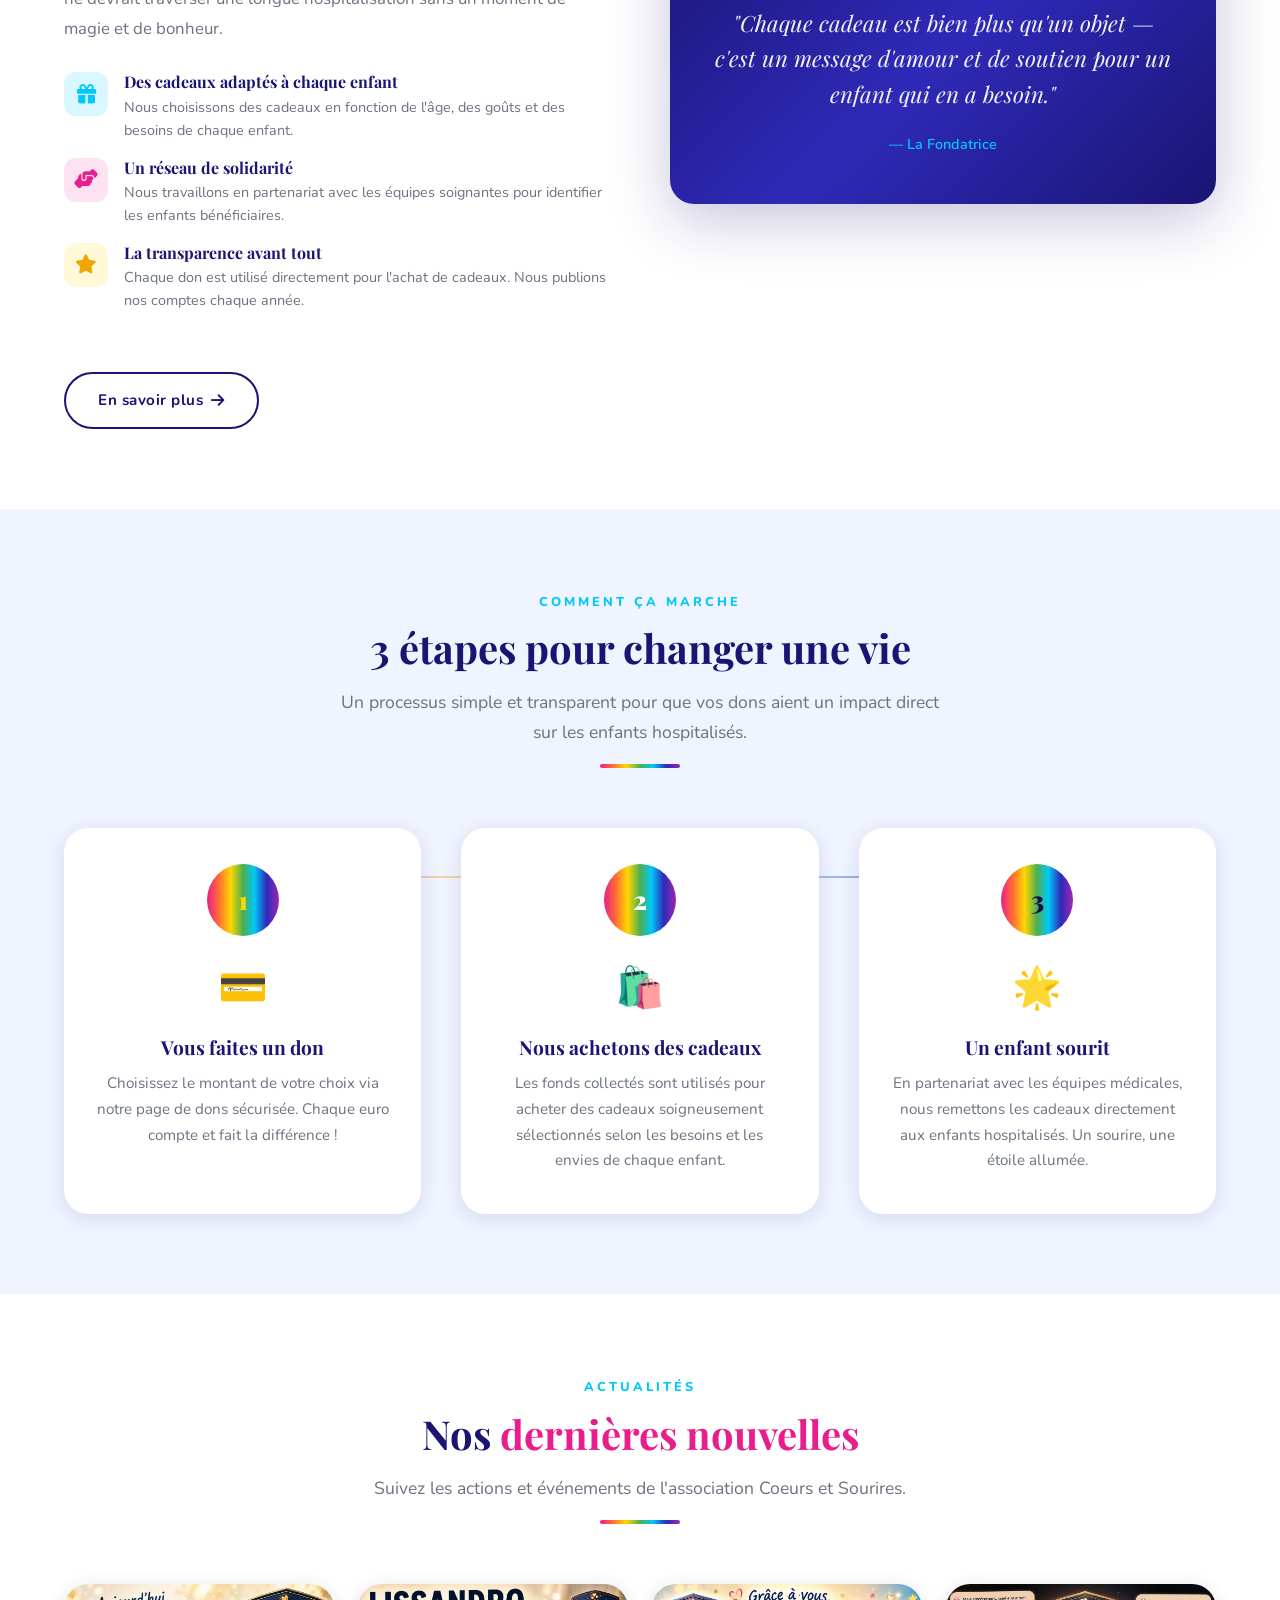
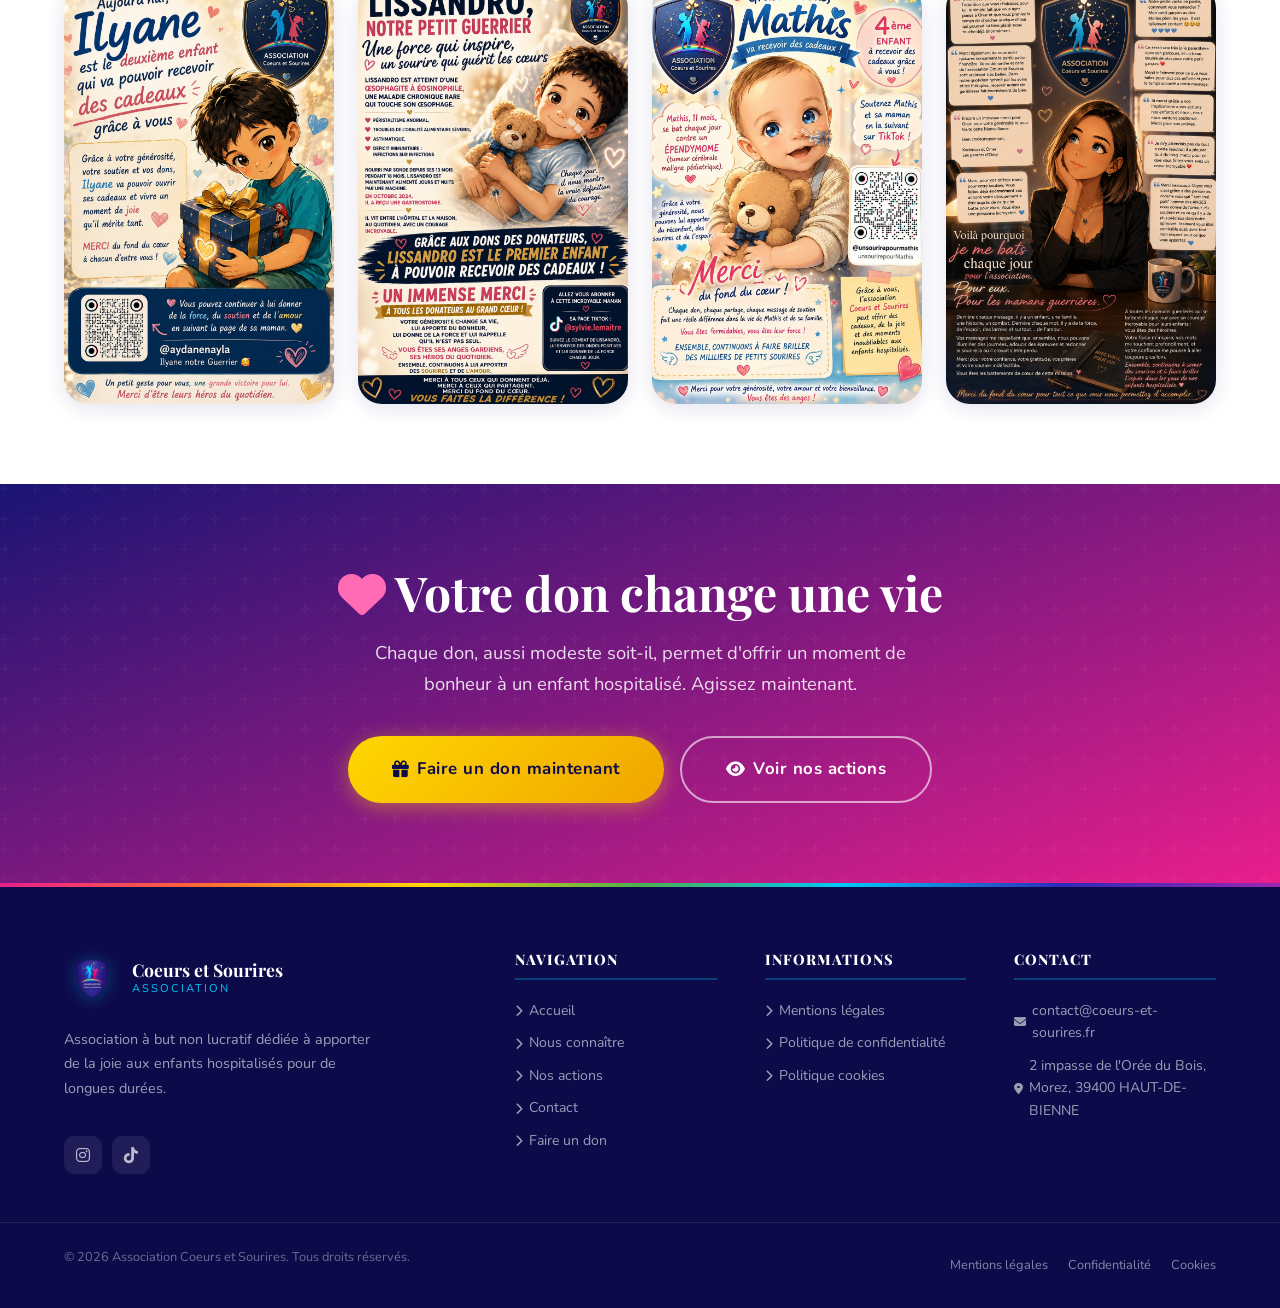
==== commit 30a3ccdf: "fix: grille affiches responsive — 4 colonnes desktop, 2 colonnes mobile Co-authored-by: Cursor <curs" ====
--- a/index.html
+++ b/index.html
@@ -201,7 +201,7 @@
         <p class="section-subtitle">Suivez les actions et événements de l'association Coeurs et Sourires.</p>
         <div class="rainbow-bar"></div>
       </div>
-      <div class="news-grid" style="grid-template-columns: repeat(4, 1fr); gap: 24px;">
+      <div class="news-grid affiche-grid">
         <div class="affiche-card fade-in">
           <img src="images/affiche-ilyanne.jpeg" alt="Affiche Ilyanne">
         </div>
@@ -328,99 +328,66 @@
   <script src="js/main.js"></script>
 
   <!-- ===== LIGHTBOX AFFICHES ===== -->
+  <div class="lightbox-overlay" id="lightboxOverlay" role="dialog" aria-modal="true" aria-label="Image agrandie">
+    <button class="lightbox-close" id="lightboxClose" aria-label="Fermer">&times;</button>
+    <img id="lightboxImg" src="" alt="">
+  </div>
   <script>
     (function () {
-      var openTime = 0;
-
-      // Créer l'overlay entièrement en JS avec styles inline
-      var overlay = document.createElement('div');
-      overlay.setAttribute('role', 'dialog');
-      overlay.setAttribute('aria-modal', 'true');
-      overlay.style.cssText = [
-        'display:none',
-        'position:fixed',
-        'top:0','left:0',
-        'width:100%','height:100%',
-        'background:rgba(0,0,0,0.9)',
-        'z-index:2147483647',
-        'cursor:zoom-out'
-      ].join(';');
-
-      // Bouton fermer
-      var closeBtn = document.createElement('button');
-      closeBtn.innerHTML = '&times;';
-      closeBtn.setAttribute('aria-label', 'Fermer');
-      closeBtn.style.cssText = [
-        'position:absolute','top:16px','right:20px',
-        'background:rgba(255,255,255,0.2)',
-        'border:none','color:#fff',
-        'font-size:2rem','font-family:sans-serif',
-        'width:44px','height:44px',
-        'border-radius:50%','cursor:pointer',
-        'display:flex','align-items:center','justify-content:center',
-        'line-height:1','z-index:1'
-      ].join(';');
-
-      // Image
-      var lightboxImg = document.createElement('img');
-      lightboxImg.style.cssText = [
-        'position:absolute',
-        'top:50%','left:50%',
-        'transform:translate(-50%,-50%)',
-        'max-width:92vw','max-height:92vh',
-        'object-fit:contain',
-        'border-radius:8px',
-        'box-shadow:0 32px 100px rgba(0,0,0,0.7)',
-        'cursor:default',
-        'display:block'
-      ].join(';');
-
-      overlay.appendChild(closeBtn);
-      overlay.appendChild(lightboxImg);
-      document.body.appendChild(overlay);
-
-      function forceClose() {
-        overlay.style.display = 'none';
+      var overlay = document.getElementById('lightboxOverlay');
+      var lightboxImg = document.getElementById('lightboxImg');
+      var closeBtn = document.getElementById('lightboxClose');
+      var cards = document.querySelectorAll('.affiche-card');
+      if (!overlay || !cards.length) return;
+
+      var openTime = 0; // Horodatage d'ouverture pour bloquer les ghost clicks
+
+      function open(img) {
+        openTime = Date.now();
+        lightboxImg.src = img.src;
+        lightboxImg.alt = img.alt;
+        overlay.classList.add('active');
+        document.documentElement.style.overflow = 'hidden';
+        document.body.style.overflow = 'hidden';
+      }
+
+      function close() {
+        // Ignorer les clics survenant dans les 400 ms après l'ouverture (ghost click)
+        if (Date.now() - openTime < 400) return;
+        overlay.classList.remove('active');
         document.documentElement.style.overflow = '';
         document.body.style.overflow = '';
       }
 
-      function open(src, alt) {
-        openTime = Date.now();
-        lightboxImg.src = src;
-        lightboxImg.alt = alt || '';
-        overlay.style.display = 'block';
-        document.documentElement.style.overflow = 'hidden';
-        document.body.style.overflow = 'hidden';
-      }
-
-      function close() {
-        if (Date.now() - openTime < 400) return; // anti ghost-click
-        forceClose();
-      }
-
-      // Attacher aux cartes
-      document.querySelectorAll('.affiche-card').forEach(function (card) {
+      // Clic / appui tactile — desktop ET mobile
+      cards.forEach(function (card) {
         var img = card.querySelector('img');
-        card.style.cursor = 'zoom-in';
         card.addEventListener('click', function (e) {
           e.stopPropagation();
-          open(img.src, img.alt);
+          open(img);
         });
       });
 
+      // Fermer en cliquant sur le fond sombre
       overlay.addEventListener('click', function (e) {
         if (e.target === overlay) close();
       });
+      // Bouton ×
       closeBtn.addEventListener('click', function (e) {
         e.stopPropagation();
-        forceClose();
+        openTime = 0; // Forcer la fermeture même si rapide
+        overlay.classList.remove('active');
+        document.documentElement.style.overflow = '';
+        document.body.style.overflow = '';
       });
-      lightboxImg.addEventListener('click', function (e) {
-        e.stopPropagation();
-      });
+      // Touche Échap
       document.addEventListener('keydown', function (e) {
-        if (e.key === 'Escape') forceClose();
+        if (e.key === 'Escape') {
+          openTime = 0;
+          overlay.classList.remove('active');
+          document.documentElement.style.overflow = '';
+          document.body.style.overflow = '';
+        }
       });
     })();
   </script>
--- a/css/style.css
+++ b/css/style.css
@@ -959,6 +959,13 @@
   .news-grid { grid-template-columns: 1fr; }
 }
 
+/* --- Affiches grid --- */
+.affiche-grid {
+  display: grid;
+  grid-template-columns: repeat(4, 1fr);
+  gap: 24px;
+}
+
 /* --- Affiches cards --- */
 .affiche-card {
   position: relative;
@@ -966,7 +973,7 @@
   overflow: hidden;
   box-shadow: var(--shadow);
   cursor: zoom-in;
-  transition: transform 0.2s ease, box-shadow 0.2s ease;
+  transition: box-shadow 0.2s ease;
 }
 
 .affiche-card:hover {
@@ -980,11 +987,63 @@
   display: block;
 }
 
-@media (max-width: 768px) {
-  .affiche-card img { height: 260px; }
-}
-
-/* Lightbox : entièrement géré en JS inline styles */
+@media (max-width: 900px) {
+  .affiche-grid { grid-template-columns: repeat(2, 1fr); gap: 16px; }
+  .affiche-card img { height: 320px; }
+}
+
+@media (max-width: 480px) {
+  .affiche-grid { grid-template-columns: repeat(2, 1fr); gap: 12px; }
+  .affiche-card img { height: 220px; }
+}
+
+/* --- Lightbox --- */
+.lightbox-overlay {
+  display: none;
+  position: fixed;
+  top: 0; left: 0;
+  width: 100%;
+  height: 100%;
+  background: rgba(0, 0, 0, 0.88);
+  z-index: 9999;
+  cursor: zoom-out;
+}
+.lightbox-overlay.active {
+  display: block;
+}
+.lightbox-overlay img {
+  position: absolute;
+  top: 50%;
+  left: 50%;
+  transform: translate(-50%, -50%);
+  max-width: 92vw;
+  max-height: 92vh;
+  object-fit: contain;
+  border-radius: var(--radius);
+  box-shadow: 0 32px 100px rgba(0, 0, 0, 0.7);
+  cursor: default;
+  user-select: none;
+}
+.lightbox-close {
+  position: absolute;
+  top: 20px;
+  right: 24px;
+  background: rgba(255,255,255,0.15);
+  border: none;
+  color: #fff;
+  font-size: 2rem;
+  width: 44px;
+  height: 44px;
+  border-radius: 50%;
+  cursor: pointer;
+  display: flex;
+  align-items: center;
+  justify-content: center;
+  line-height: 1;
+  transition: background 0.2s;
+  z-index: 10000;
+}
+.lightbox-close:hover { background: rgba(255,255,255,0.3); }
 
 /* --- Testimonials --- */
 .testimonials {
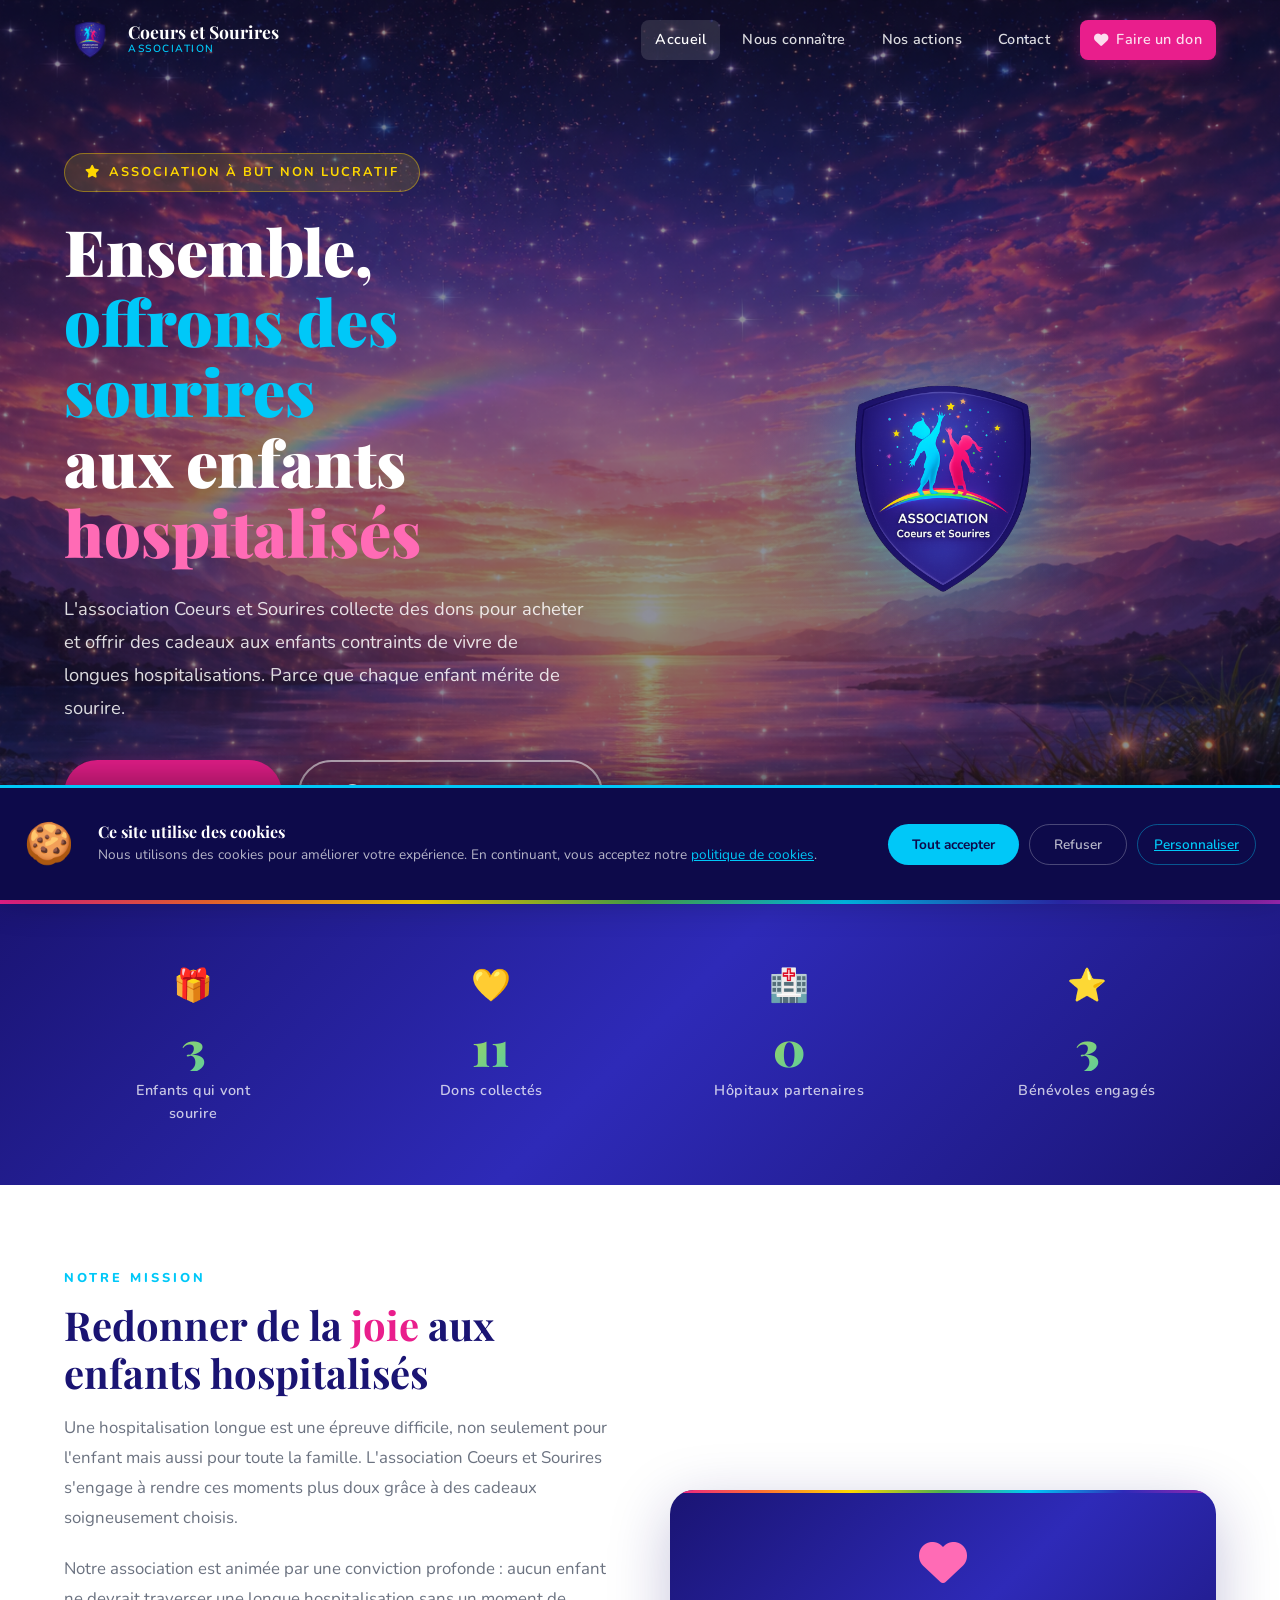
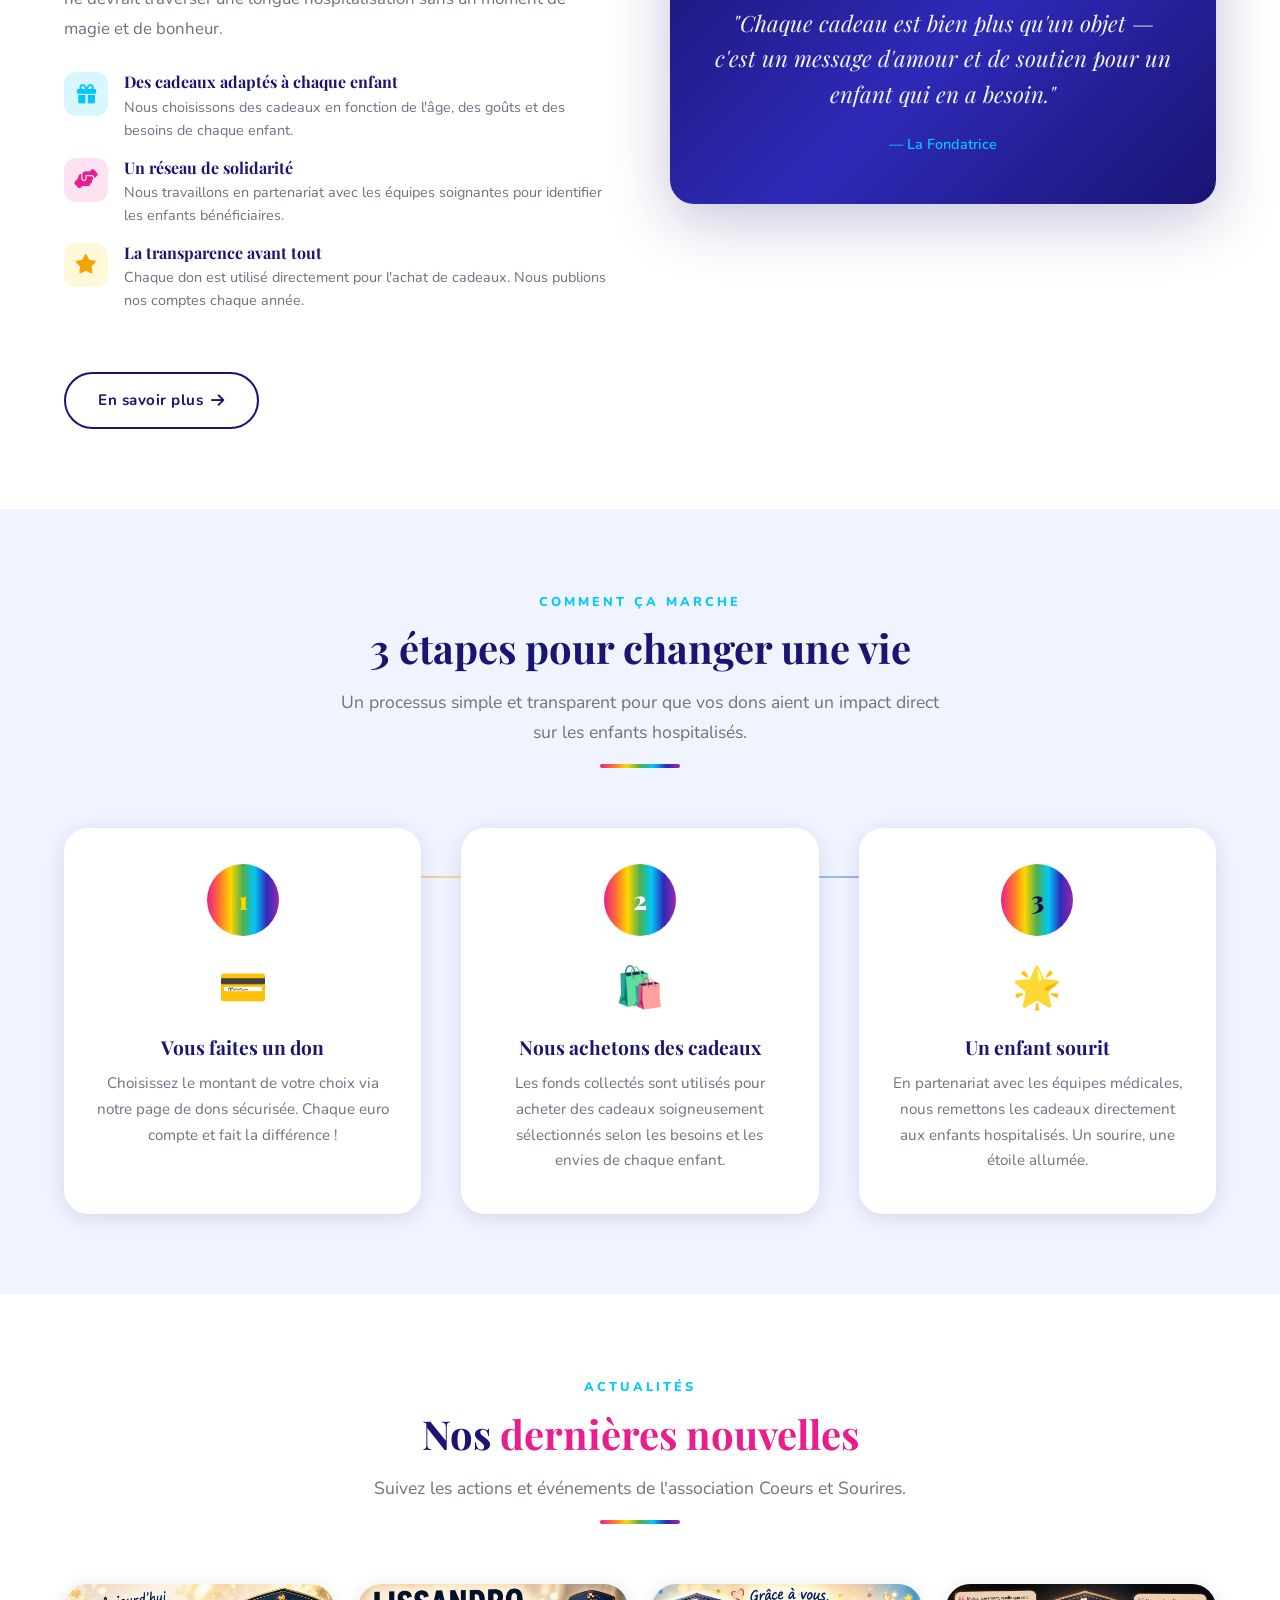
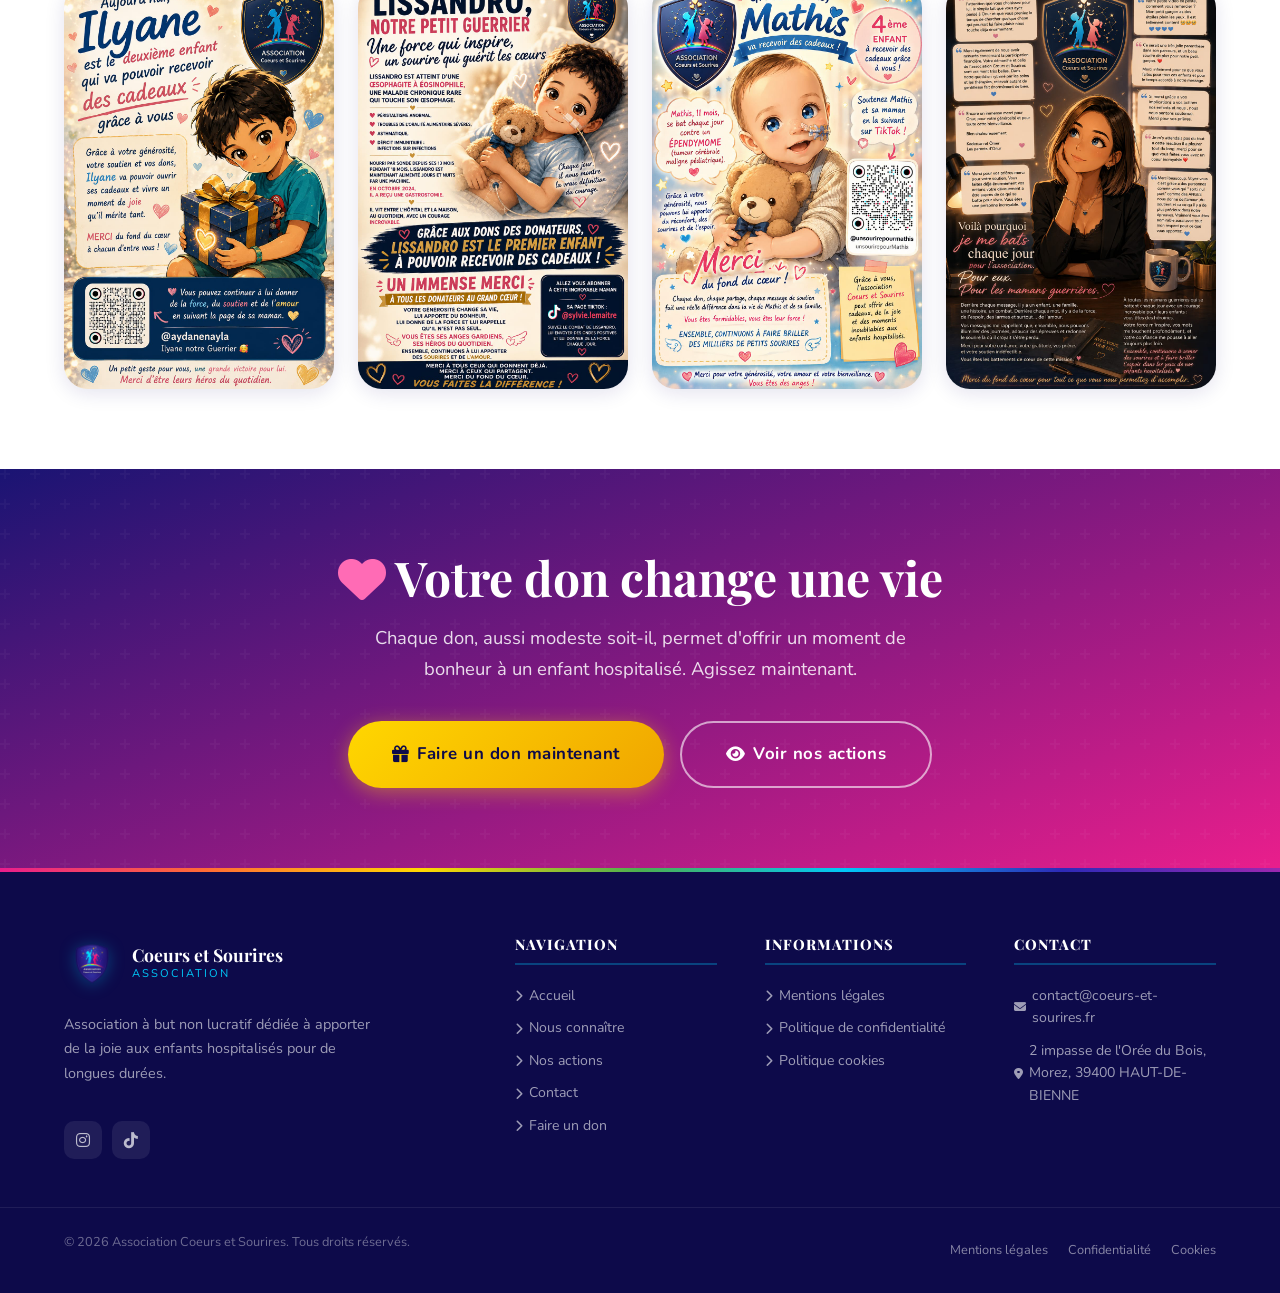
==== commit 38bbad52: "fix: affiches — image entière (height auto), grille sans conflit CSS Co-authored-by: Cursor <cursora" ====
--- a/index.html
+++ b/index.html
@@ -201,7 +201,7 @@
         <p class="section-subtitle">Suivez les actions et événements de l'association Coeurs et Sourires.</p>
         <div class="rainbow-bar"></div>
       </div>
-      <div class="news-grid affiche-grid">
+      <div class="affiche-grid">
         <div class="affiche-card fade-in">
           <img src="images/affiche-ilyanne.jpeg" alt="Affiche Ilyanne">
         </div>
--- a/css/style.css
+++ b/css/style.css
@@ -974,6 +974,7 @@
   box-shadow: var(--shadow);
   cursor: zoom-in;
   transition: box-shadow 0.2s ease;
+  background: #f5f5f5;
 }
 
 .affiche-card:hover {
@@ -982,19 +983,16 @@
 
 .affiche-card img {
   width: 100%;
-  height: 420px;
-  object-fit: cover;
+  height: auto;
   display: block;
 }
 
 @media (max-width: 900px) {
   .affiche-grid { grid-template-columns: repeat(2, 1fr); gap: 16px; }
-  .affiche-card img { height: 320px; }
 }
 
 @media (max-width: 480px) {
-  .affiche-grid { grid-template-columns: repeat(2, 1fr); gap: 12px; }
-  .affiche-card img { height: 220px; }
+  .affiche-grid { gap: 12px; }
 }
 
 /* --- Lightbox --- */
